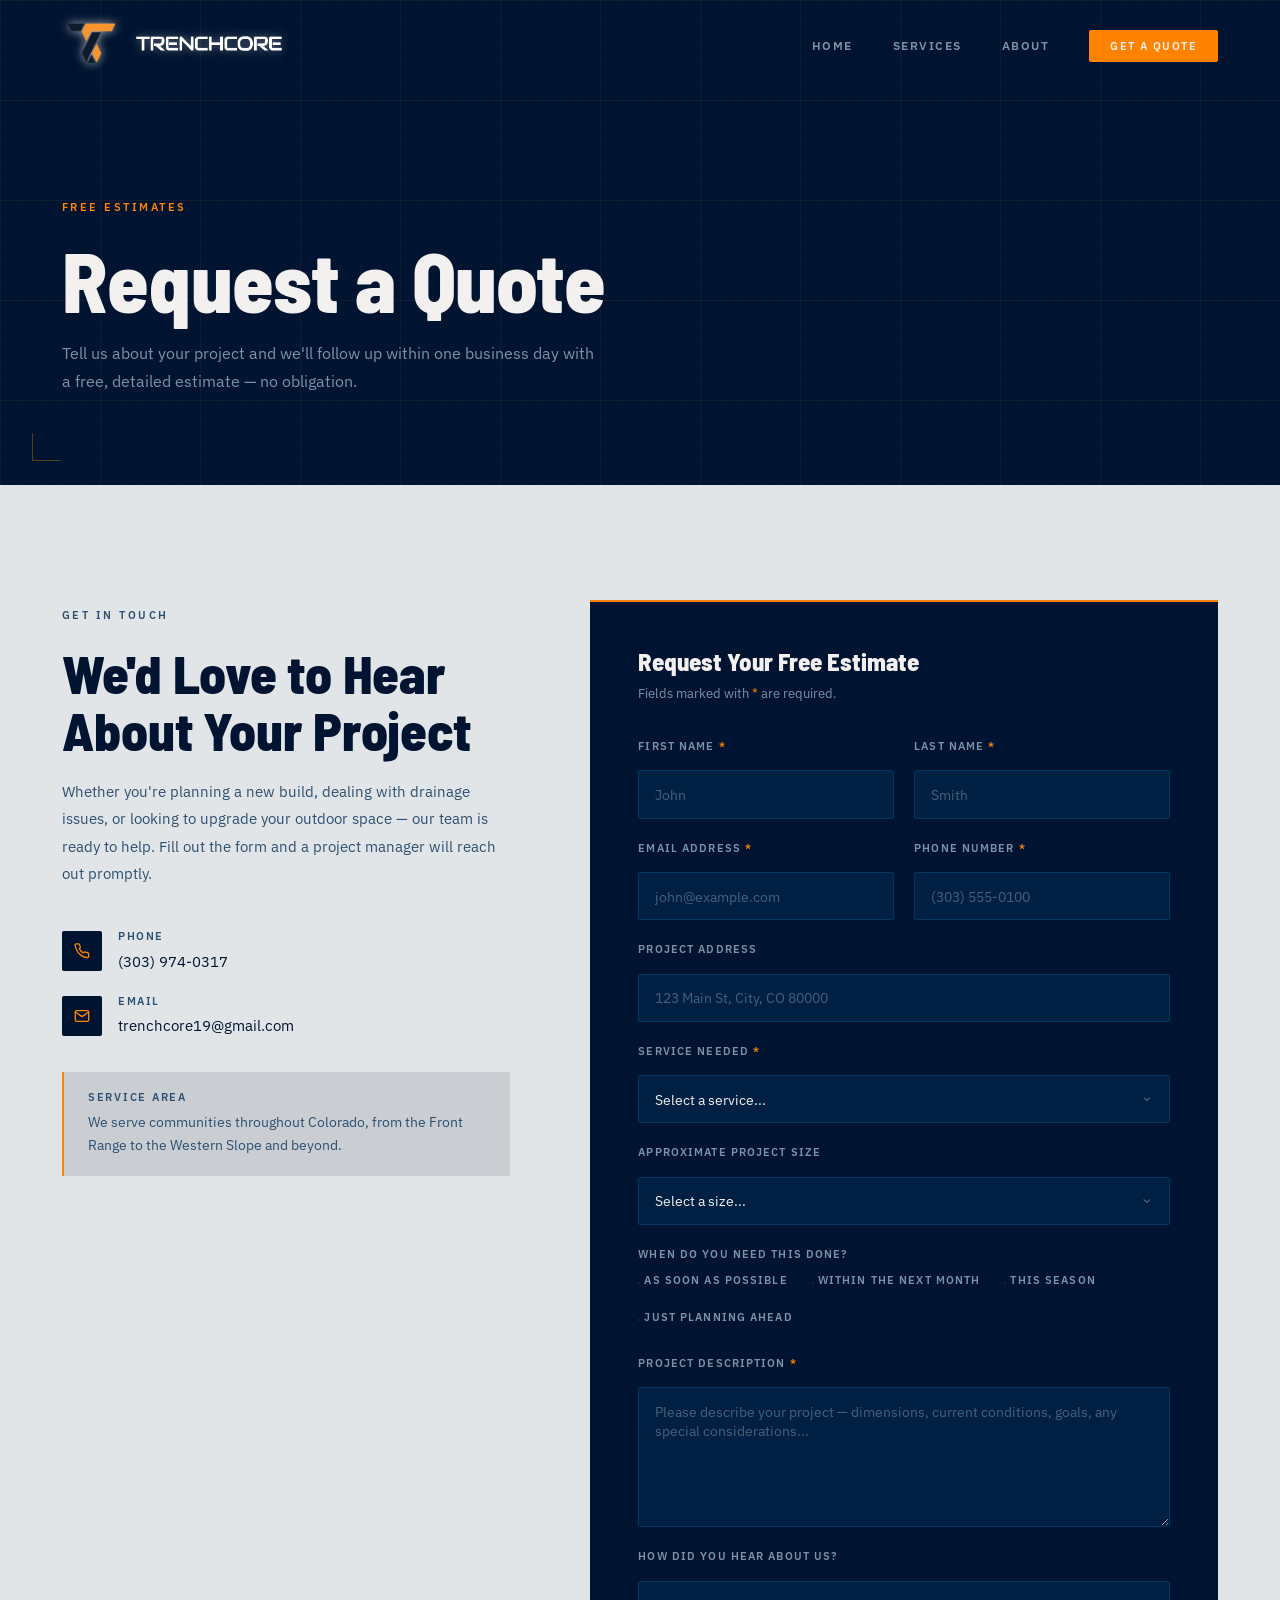
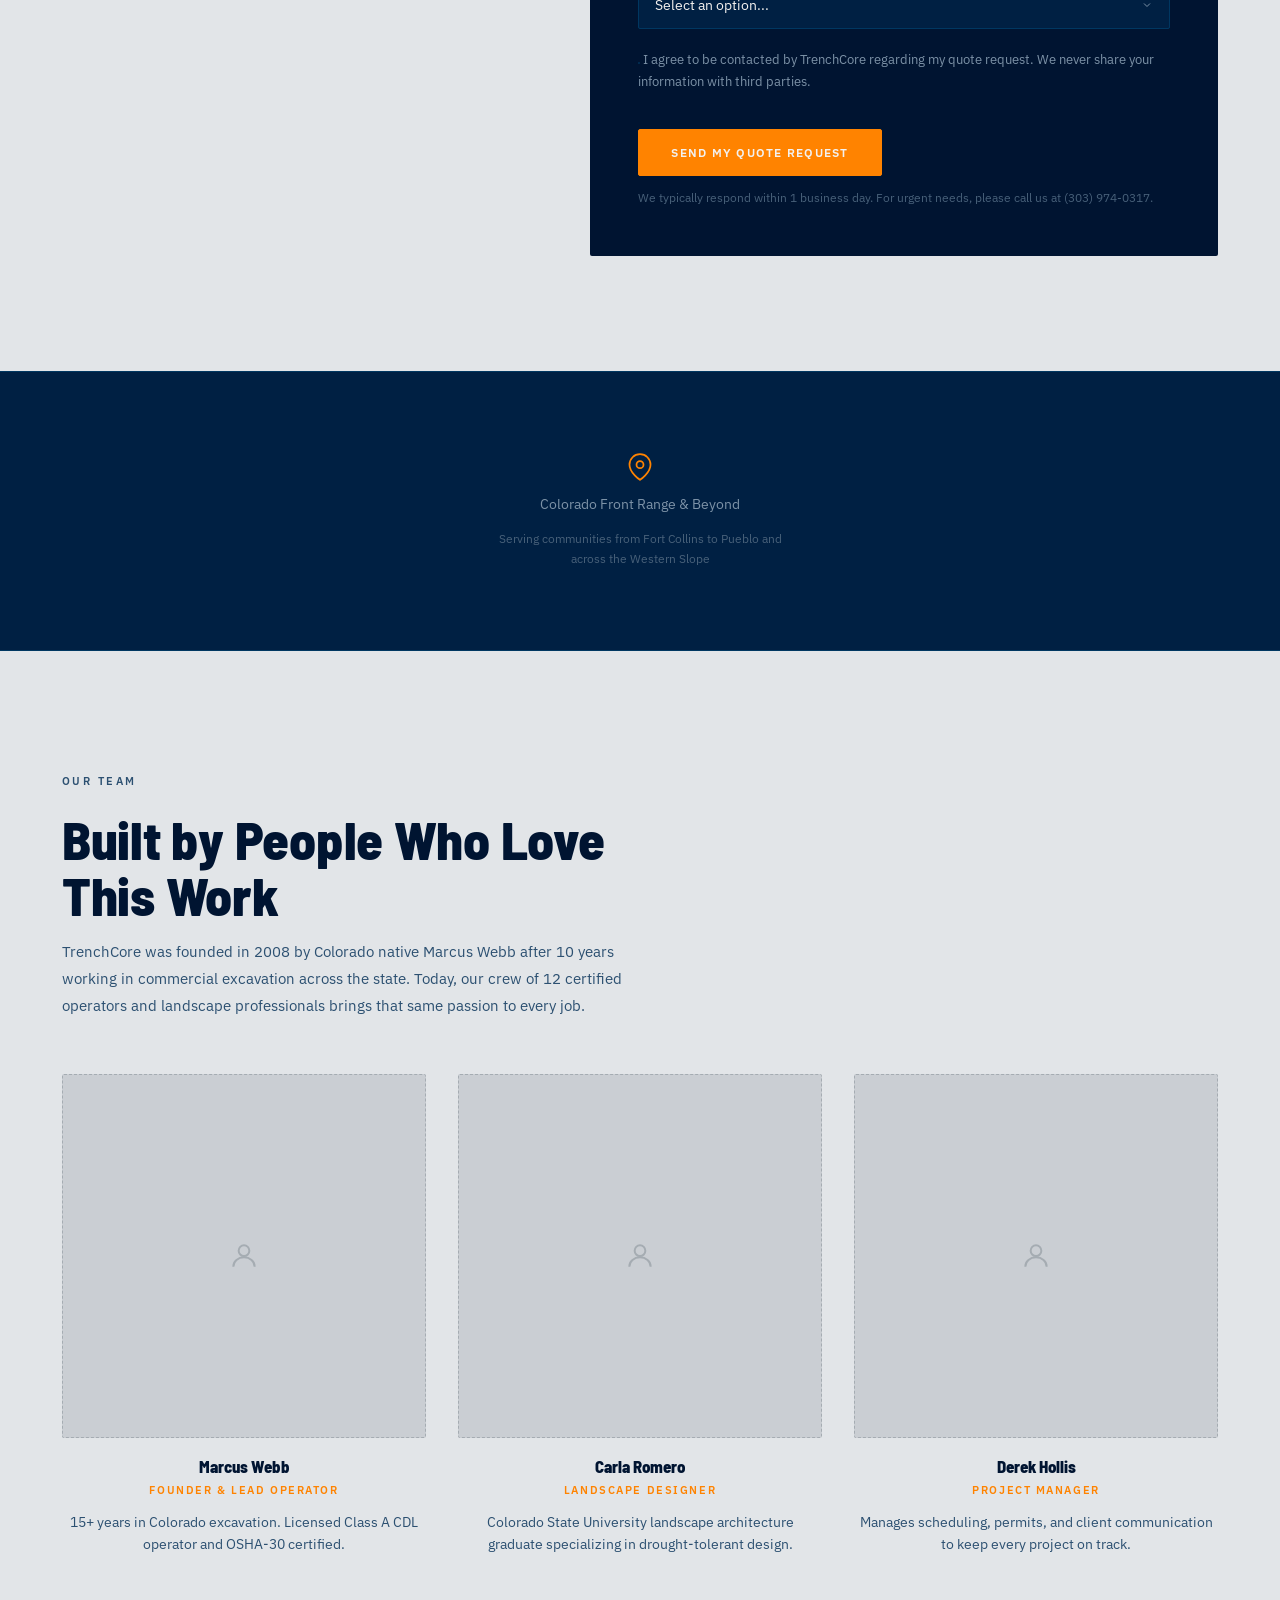
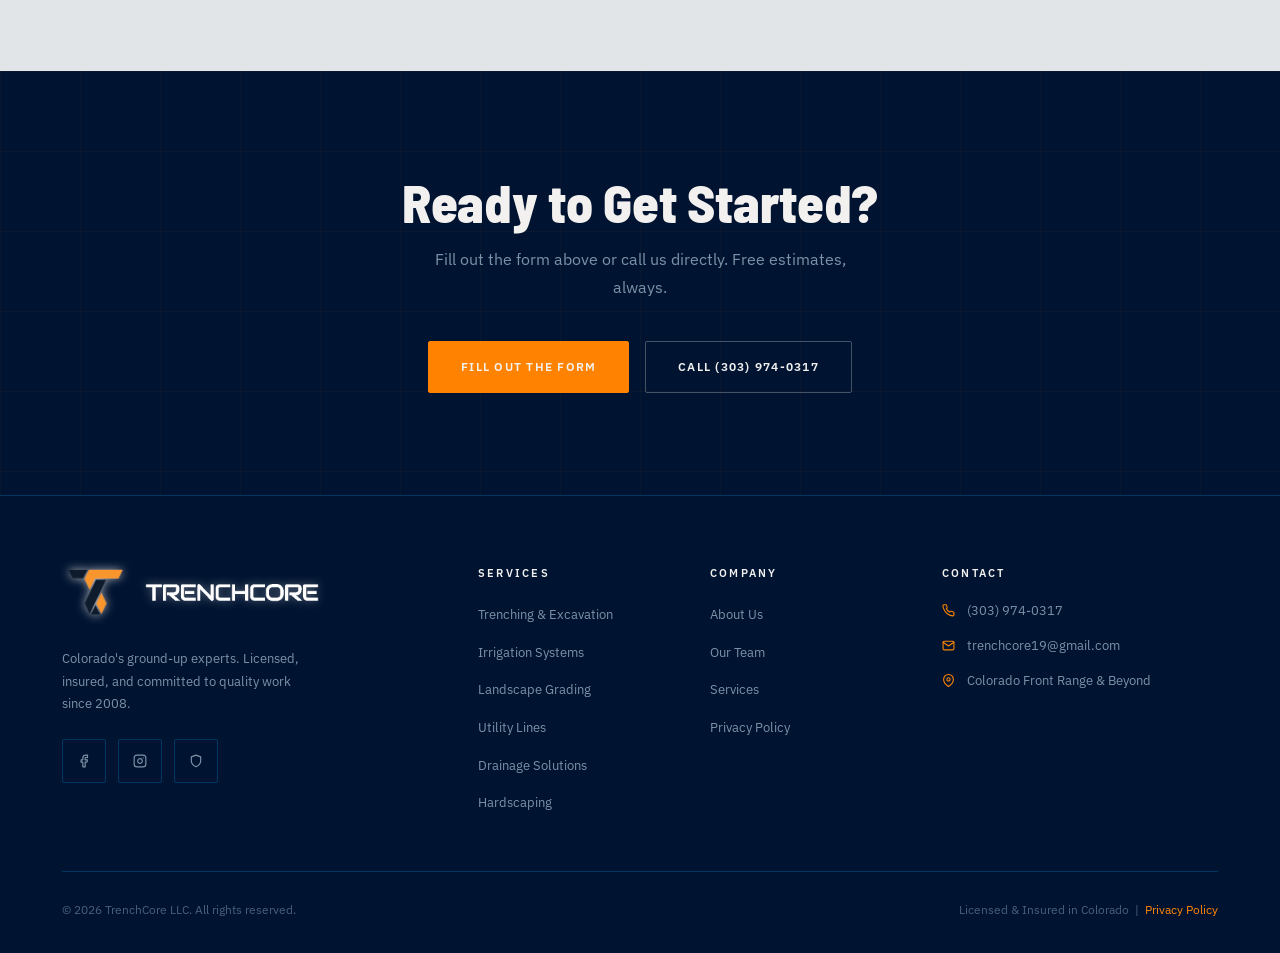
==== contact.html @ ebcc4135 "Update TrenchCore website with redesigned pages, logo assets, and custom domain - Full Ground Zero d" ====
<!DOCTYPE html>
<html lang="en">
<head>
  <meta charset="UTF-8" />
  <meta name="viewport" content="width=device-width, initial-scale=1.0" />
  <title>Get a Quote — TrenchCore | Colorado</title>
  <meta name="description" content="Request a free estimate from TrenchCore — Colorado's trusted trenching and excavation company. We respond within 24 hours." />
  <link rel="preconnect" href="https://fonts.googleapis.com" />
  <link rel="preconnect" href="https://fonts.gstatic.com" crossorigin />
  <link href="https://fonts.googleapis.com/css2?family=Barlow+Semi+Condensed:wght@700;800&family=IBM+Plex+Sans:wght@300;400;600&display=swap" rel="stylesheet" />
  <link rel="stylesheet" href="styles.css" />
</head>
<body>

  <a href="#main-content" class="skip-link">Skip to main content</a>

  <!-- ===== NAVIGATION ===== -->
  <nav class="nav scrolled">
    <div class="container nav-inner">
      <a href="index.html" class="nav-logo">
        <img src="FullLogo_transparentwithouttext.PNG" alt="" class="nav-logo-img" />
        <img src="logoText.PNG" alt="TrenchCore" class="nav-logo-text" />
      </a>
      <ul class="nav-links">
        <li><a href="index.html">Home</a></li>
        <li><a href="services.html">Services</a></li>
        <li><a href="index.html#about">About</a></li>
        <li><a href="contact.html" class="nav-cta">Get a Quote</a></li>
      </ul>
      <button class="nav-toggle" aria-label="Toggle menu" aria-expanded="false">
        <span></span>
        <span></span>
        <span></span>
      </button>
    </div>
  </nav>

  <main id="main-content">

  <!-- ===== PAGE HERO ===== -->
  <header class="page-hero">
    <div class="container">
      <span class="section-label">Free Estimates</span>
      <h1>Request a Quote</h1>
      <p>Tell us about your project and we'll follow up within one business day with a free, detailed estimate — no obligation.</p>
    </div>
  </header>

  <!-- ===== CONTACT SECTION ===== -->
  <section class="contact-section">
    <div class="container">
      <div class="contact-layout">

        <!-- LEFT: Info -->
        <div class="contact-info">
          <span class="label label--ink">Get in Touch</span>
          <h2>We'd Love to Hear About Your Project</h2>
          <p>Whether you're planning a new build, dealing with drainage issues, or looking to upgrade your outdoor space — our team is ready to help. Fill out the form and a project manager will reach out promptly.</p>

          <div class="contact-details">
            <div class="contact-detail">
              <div class="detail-icon">
                <svg viewBox="0 0 24 24"><path d="M22 16.92v3a2 2 0 0 1-2.18 2 19.79 19.79 0 0 1-8.63-3.07A19.5 19.5 0 0 1 4.69 12a19.79 19.79 0 0 1-3.07-8.67A2 2 0 0 1 3.6 1.27h3a2 2 0 0 1 2 1.72c.127.96.361 1.903.7 2.81a2 2 0 0 1-.45 2.11L7.91 8.91a16 16 0 0 0 6 6l.91-.91a2 2 0 0 1 2.11-.45c.907.339 1.85.573 2.81.7A2 2 0 0 1 21.73 16.92z"/></svg>
              </div>
              <div class="detail-text">
                <strong>Phone</strong>
                <span>(303) 974-0317</span>
              </div>
            </div>
            <div class="contact-detail">
              <div class="detail-icon">
                <svg viewBox="0 0 24 24"><path d="M4 4h16c1.1 0 2 .9 2 2v12c0 1.1-.9 2-2 2H4c-1.1 0-2-.9-2-2V6c0-1.1.9-2 2-2z"/><polyline points="22,6 12,13 2,6"/></svg>
              </div>
              <div class="detail-text">
                <strong>Email</strong>
                <span>trenchcore19@gmail.com</span>
              </div>
            </div>
          </div>

          <div class="service-area">
            <h4>Service Area</h4>
            <p>We serve communities throughout Colorado, from the Front Range to the Western Slope and beyond.</p>
          </div>
        </div>

        <!-- RIGHT: Form -->
        <div class="quote-form-wrap">
          <h3>Request Your Free Estimate</h3>
          <p>Fields marked with <span class="required">*</span> are required.</p>

          <form id="quoteForm" novalidate>
            <div class="form-grid">

              <div class="form-group">
                <label for="firstName">First Name <span class="required">*</span></label>
                <input type="text" id="firstName" name="firstName" placeholder="John" required />
              </div>

              <div class="form-group">
                <label for="lastName">Last Name <span class="required">*</span></label>
                <input type="text" id="lastName" name="lastName" placeholder="Smith" required />
              </div>

              <div class="form-group">
                <label for="email">Email Address <span class="required">*</span></label>
                <input type="email" id="email" name="email" placeholder="john@example.com" required />
              </div>

              <div class="form-group">
                <label for="phone">Phone Number <span class="required">*</span></label>
                <input type="tel" id="phone" name="phone" placeholder="(303) 555-0100" required />
              </div>

              <div class="form-group full">
                <label for="address">Project Address</label>
                <input type="text" id="address" name="address" placeholder="123 Main St, City, CO 80000" />
              </div>

              <div class="form-group full">
                <label for="serviceType">Service Needed <span class="required">*</span></label>
                <select id="serviceType" name="serviceType" required>
                  <option value="" disabled selected>Select a service...</option>
                  <option value="trenching">Trenching &amp; Excavation</option>
                  <option value="irrigation">Irrigation System Installation</option>
                  <option value="grading">Landscape Grading &amp; Leveling</option>
                  <option value="drainage">Drainage Solutions</option>
                  <option value="utility">Utility Line Installation</option>
                  <option value="hardscaping">Hardscaping &amp; Outdoor Features</option>
                  <option value="multiple">Multiple Services</option>
                  <option value="other">Other / Not Sure</option>
                </select>
              </div>

              <div class="form-group full">
                <label for="projectSize">Approximate Project Size</label>
                <select id="projectSize" name="projectSize">
                  <option value="" disabled selected>Select a size...</option>
                  <option value="small">Small — Under 500 sq ft</option>
                  <option value="medium">Medium — 500 to 2,000 sq ft</option>
                  <option value="large">Large — 2,000 to 5,000 sq ft</option>
                  <option value="commercial">Major / Commercial — 5,000+ sq ft</option>
                  <option value="unsure">I'm not sure yet</option>
                </select>
              </div>

              <fieldset class="form-group full">
                <legend class="form-group legend">When do you need this done?</legend>
                <div class="checkbox-group">
                  <label class="checkbox-label">
                    <input type="radio" name="timeline" value="asap" /> As soon as possible
                  </label>
                  <label class="checkbox-label">
                    <input type="radio" name="timeline" value="month" /> Within the next month
                  </label>
                  <label class="checkbox-label">
                    <input type="radio" name="timeline" value="season" /> This season
                  </label>
                  <label class="checkbox-label">
                    <input type="radio" name="timeline" value="planning" /> Just planning ahead
                  </label>
                </div>
              </fieldset>

              <div class="form-group full">
                <label for="description">Project Description <span class="required">*</span></label>
                <textarea id="description" name="description" placeholder="Please describe your project — dimensions, current conditions, goals, any special considerations..." required></textarea>
              </div>

              <div class="form-group full">
                <label>How did you hear about us?</label>
                <select name="referral">
                  <option value="" disabled selected>Select an option...</option>
                  <option>Google Search</option>
                  <option>Google Maps</option>
                  <option>Yelp</option>
                  <option>Nextdoor</option>
                  <option>Facebook</option>
                  <option>Friend or Neighbor Referral</option>
                  <option>Saw our truck / yard sign</option>
                  <option>Other</option>
                </select>
              </div>

              <div class="form-group full">
                <label class="checkbox-label" style="font-size:0.82rem;color:var(--smoke);text-transform:none;letter-spacing:0;font-weight:400;">
                  <input type="checkbox" name="consent" required />
                  I agree to be contacted by TrenchCore regarding my quote request. We never share your information with third parties.
                </label>
              </div>

            </div>

            <div class="form-submit">
              <button type="submit" class="btn btn-steel">Send My Quote Request</button>
              <p class="form-note">We typically respond within 1 business day. For urgent needs, please call us at (303) 974-0317.</p>
            </div>
          </form>

          <div id="formSuccess" class="form-success">
            <div class="success-icon">
              <svg viewBox="0 0 24 24"><polyline points="20 6 9 17 4 12"/></svg>
            </div>
            <h3>Quote Request Received!</h3>
            <p>Thank you for reaching out. A member of our team will review your project details and contact you within one business day.</p>
            <p style="margin-top:1rem;font-size:0.85rem;color:var(--smoke-dim);">In the meantime, feel free to call us at <strong style="color:var(--chalk);">(303) 974-0317</strong> if you have any questions.</p>
          </div>
        </div>

      </div>
    </div>
  </section>

  <!-- ===== MAP ===== -->
  <div class="map-section">
    <div class="map-placeholder">
      <svg viewBox="0 0 24 24"><path d="M21 10c0 7-9 13-9 13s-9-6-9-13a9 9 0 0 1 18 0z"/><circle cx="12" cy="10" r="3"/></svg>
      <p>Colorado Front Range &amp; Beyond</p>
      <span>Serving communities from Fort Collins to Pueblo and across the Western Slope</span>
    </div>
  </div>

  <!-- ===== TEAM ===== -->
  <section class="team-section" id="team">
    <div class="container">
      <div class="section-header">
        <span class="section-label">Our Team</span>
        <h2>Built by People Who Love This Work</h2>
        <p>TrenchCore was founded in 2008 by Colorado native Marcus Webb after 10 years working in commercial excavation across the state. Today, our crew of 12 certified operators and landscape professionals brings that same passion to every job.</p>
      </div>

      <div class="team-grid">

        <div class="team-member reveal">
          <div class="team-member-avatar">
            <svg class="ph-icon" viewBox="0 0 24 24" fill="none" stroke="currentColor" stroke-width="1.5" aria-hidden="true"><circle cx="12" cy="8" r="4"/><path d="M4 20c0-4 3.6-7 8-7s8 3 8 7"/></svg>
          </div>
          <h3 class="team-member-name">Marcus Webb</h3>
          <p class="team-member-title">Founder &amp; Lead Operator</p>
          <p class="team-member-bio">15+ years in Colorado excavation. Licensed Class A CDL operator and OSHA-30 certified.</p>
        </div>

        <div class="team-member reveal">
          <div class="team-member-avatar">
            <svg class="ph-icon" viewBox="0 0 24 24" fill="none" stroke="currentColor" stroke-width="1.5" aria-hidden="true"><circle cx="12" cy="8" r="4"/><path d="M4 20c0-4 3.6-7 8-7s8 3 8 7"/></svg>
          </div>
          <h3 class="team-member-name">Carla Romero</h3>
          <p class="team-member-title">Landscape Designer</p>
          <p class="team-member-bio">Colorado State University landscape architecture graduate specializing in drought-tolerant design.</p>
        </div>

        <div class="team-member reveal">
          <div class="team-member-avatar">
            <svg class="ph-icon" viewBox="0 0 24 24" fill="none" stroke="currentColor" stroke-width="1.5" aria-hidden="true"><circle cx="12" cy="8" r="4"/><path d="M4 20c0-4 3.6-7 8-7s8 3 8 7"/></svg>
          </div>
          <h3 class="team-member-name">Derek Hollis</h3>
          <p class="team-member-title">Project Manager</p>
          <p class="team-member-bio">Manages scheduling, permits, and client communication to keep every project on track.</p>
        </div>

      </div>
    </div>
  </section>

  <!-- ===== CTA BANNER ===== -->
  <section class="cta-banner">
    <div class="container">
      <h2>Ready to Get Started?</h2>
      <p>Fill out the form above or call us directly. Free estimates, always.</p>
      <div class="cta-actions">
        <a href="#quoteForm" class="btn btn-steel">Fill Out the Form</a>
        <a href="tel:+13039740317" class="btn btn-outline-chalk">Call (303) 974-0317</a>
      </div>
    </div>
  </section>

  </main>

  <!-- ===== FOOTER ===== -->
  <footer class="footer">
    <div class="container">
      <div class="footer-grid">

        <div class="footer-brand">
          <a href="index.html" class="footer-logo-link">
            <img src="FullLogo_transparentwithouttext.PNG" alt="" class="footer-logo-img" loading="lazy" />
            <img src="logoText.PNG" alt="TrenchCore" class="footer-logo-text" loading="lazy" />
          </a>
          <p>Colorado's ground-up experts. Licensed, insured, and committed to quality work since 2008.</p>
          <div class="footer-social">
            <a href="#" aria-label="Facebook">
              <svg viewBox="0 0 24 24"><path d="M18 2h-3a5 5 0 0 0-5 5v3H7v4h3v8h4v-8h3l1-4h-4V7a1 1 0 0 1 1-1h3z"/></svg>
            </a>
            <a href="#" aria-label="Instagram">
              <svg viewBox="0 0 24 24"><rect x="2" y="2" width="20" height="20" rx="5" ry="5"/><path d="M16 11.37A4 4 0 1 1 12.63 8 4 4 0 0 1 16 11.37z"/><line x1="17.5" y1="6.5" x2="17.51" y2="6.5"/></svg>
            </a>
            <a href="#" aria-label="Google Reviews">
              <svg viewBox="0 0 24 24"><path d="M12 22s8-4 8-10V5l-8-3-8 3v7c0 6 8 10 8 10z"/></svg>
            </a>
          </div>
        </div>

        <div class="footer-col">
          <h4>Services</h4>
          <ul>
            <li><a href="services.html#trenching">Trenching &amp; Excavation</a></li>
            <li><a href="services.html#irrigation">Irrigation Systems</a></li>
            <li><a href="services.html#grading">Landscape Grading</a></li>
            <li><a href="services.html#utility">Utility Lines</a></li>
            <li><a href="services.html#drainage">Drainage Solutions</a></li>
            <li><a href="services.html#hardscaping">Hardscaping</a></li>
          </ul>
        </div>

        <div class="footer-col">
          <h4>Company</h4>
          <ul>
            <li><a href="index.html#about">About Us</a></li>
            <li><a href="#team">Our Team</a></li>
            <li><a href="services.html">Services</a></li>
            <li><a href="privacy-policy.html">Privacy Policy</a></li>
          </ul>
        </div>

        <div class="footer-col">
          <h4>Contact</h4>
          <div class="footer-contact-item">
            <svg viewBox="0 0 24 24" fill="none" stroke="currentColor" stroke-width="2" stroke-linecap="round" stroke-linejoin="round"><path d="M22 16.92v3a2 2 0 0 1-2.18 2 19.79 19.79 0 0 1-8.63-3.07A19.5 19.5 0 0 1 4.69 12a19.79 19.79 0 0 1-3.07-8.67A2 2 0 0 1 3.6 1.27h3a2 2 0 0 1 2 1.72c.127.96.361 1.903.7 2.81a2 2 0 0 1-.45 2.11L7.91 8.91a16 16 0 0 0 6 6l.91-.91a2 2 0 0 1 2.11-.45c.907.339 1.85.573 2.81.7A2 2 0 0 1 21.73 16.92z"/></svg>
            <span>(303) 974-0317</span>
          </div>
          <div class="footer-contact-item">
            <svg viewBox="0 0 24 24" fill="none" stroke="currentColor" stroke-width="2" stroke-linecap="round" stroke-linejoin="round"><path d="M4 4h16c1.1 0 2 .9 2 2v12c0 1.1-.9 2-2 2H4c-1.1 0-2-.9-2-2V6c0-1.1.9-2 2-2z"/><polyline points="22,6 12,13 2,6"/></svg>
            <span>trenchcore19@gmail.com</span>
          </div>
          <div class="footer-contact-item">
            <svg viewBox="0 0 24 24" fill="none" stroke="currentColor" stroke-width="2" stroke-linecap="round" stroke-linejoin="round"><path d="M21 10c0 7-9 13-9 13s-9-6-9-13a9 9 0 0 1 18 0z"/><circle cx="12" cy="10" r="3"/></svg>
            <span>Colorado Front Range &amp; Beyond</span>
          </div>
        </div>

      </div>

      <div class="footer-bottom">
        <span>&copy; 2026 TrenchCore LLC. All rights reserved.</span>
        <span>Licensed &amp; Insured in Colorado &nbsp;|&nbsp; <a href="privacy-policy.html">Privacy Policy</a></span>
      </div>
    </div>
  </footer>

  <script src="script.js"></script>
</body>
</html>
---- styles.css ----
/* ================================================
   TrenchCore — Ground Zero Design System v2
   ================================================ */

*, *::before, *::after {
  box-sizing: border-box;
  margin: 0;
  padding: 0;
}

:root {
  /* Dark tones (logo navy) */
  --ink:           oklch(19% 0.07 248);
  --ink-raised:    oklch(24% 0.08 248);
  --ink-border:    oklch(33% 0.09 248);

  /* Light tones (concrete) */
  --concrete:      oklch(92% 0.005 248);
  --concrete-mid:  oklch(85% 0.008 248);
  --concrete-dark: oklch(74% 0.012 248);

  /* Orange accent (logo orange) */
  --steel:         oklch(74% 0.19 55);
  --steel-light:   oklch(80% 0.17 55);
  --steel-dim:     oklch(60% 0.18 55);

  /* Text on dark */
  --chalk:         oklch(96% 0.004 80);
  --smoke:         oklch(65% 0.04 248);
  --smoke-dim:     oklch(48% 0.05 248);

  /* Text on light */
  --ink-text:      oklch(19% 0.07 248);
  --ink-text-mid:  oklch(42% 0.07 248);

  --font-display: 'Barlow Semi Condensed', system-ui, sans-serif;
  --font-body:    'IBM Plex Sans', system-ui, sans-serif;

  --ease-out: cubic-bezier(0.16, 1, 0.3, 1);
  --radius:   2px;
}

html { scroll-behavior: smooth; }

body {
  font-family: var(--font-body);
  font-size: 1rem;
  line-height: 1.7;
  color: var(--ink-text);
  background: var(--concrete);
  -webkit-font-smoothing: antialiased;
  overflow-x: hidden;
}

img { display: block; max-width: 100%; }
a { color: inherit; text-decoration: none; }
ul { list-style: none; }
fieldset { border: none; padding: 0; margin: 0; min-width: 0; }

.sr-only {
  position: absolute;
  width: 1px;
  height: 1px;
  padding: 0;
  margin: -1px;
  overflow: hidden;
  clip: rect(0, 0, 0, 0);
  white-space: nowrap;
  border: 0;
}

.skip-link {
  position: absolute;
  top: -100%;
  left: 1rem;
  z-index: 999;
  background: var(--steel);
  color: var(--chalk);
  padding: 0.6rem 1.4rem;
  font-family: var(--font-body);
  font-size: 0.78rem;
  font-weight: 600;
  letter-spacing: 0.1em;
  text-transform: uppercase;
  border-radius: var(--radius);
  text-decoration: none;
  transition: top 0.2s;
}
.skip-link:focus-visible { top: 1rem; }

/* ----------------------------------------
   Typography
   ---------------------------------------- */
h1, h2, h3, h4 {
  font-family: var(--font-display);
  line-height: 1.05;
  color: inherit;
  font-weight: 800;
}

h1 { font-size: clamp(3rem, 6.5vw, 5.8rem); letter-spacing: -0.01em; }
h2 { font-size: clamp(2.2rem, 4.2vw, 3.6rem); letter-spacing: -0.005em; }
h3 { font-size: clamp(1.25rem, 2vw, 1.55rem); letter-spacing: 0em; }

.label {
  display: inline-block;
  font-family: var(--font-body);
  font-size: 0.7rem;
  font-weight: 600;
  letter-spacing: 0.22em;
  text-transform: uppercase;
  margin-bottom: 1.25rem;
}

.label--steel { color: var(--steel); }
.label--smoke { color: var(--smoke); }
.label--ink   { color: var(--ink-text-mid); }

/* legacy compat */
.section-label {
  display: inline-block;
  font-family: var(--font-body);
  font-size: 0.7rem;
  font-weight: 600;
  letter-spacing: 0.22em;
  text-transform: uppercase;
  color: var(--steel);
  margin-bottom: 1.25rem;
}

/* ----------------------------------------
   Layout
   ---------------------------------------- */
.container {
  width: 100%;
  max-width: 1220px;
  margin: 0 auto;
  padding: 0 2rem;
}

/* ----------------------------------------
   Buttons
   ---------------------------------------- */
.btn {
  display: inline-flex;
  align-items: center;
  gap: 0.6rem;
  padding: 0.9rem 2rem;
  font-family: var(--font-body);
  font-size: 0.78rem;
  font-weight: 600;
  letter-spacing: 0.1em;
  text-transform: uppercase;
  border: 1.5px solid transparent;
  cursor: pointer;
  transition: background 0.3s var(--ease-out), border-color 0.3s var(--ease-out), color 0.3s var(--ease-out), transform 0.3s var(--ease-out);
  border-radius: var(--radius);
  white-space: nowrap;
}

/* steel filled */
.btn-steel,
.btn-primary {
  background: var(--steel);
  color: var(--chalk);
  border-color: var(--steel);
}
.btn-steel:hover,
.btn-primary:hover {
  background: var(--steel-light);
  border-color: var(--steel-light);
  transform: translateY(-1px);
}

/* ghost on dark bg */
.btn-outline-chalk,
.btn-outline {
  background: transparent;
  color: var(--chalk);
  border-color: oklch(96% 0.004 80 / 0.28);
}
.btn-outline-chalk:hover,
.btn-outline:hover {
  border-color: var(--chalk);
  background: oklch(96% 0.004 80 / 0.08);
}

/* dark filled */
.btn-ink,
.btn-ghost {
  background: var(--ink);
  color: var(--chalk);
  border-color: var(--ink);
}
.btn-ink:hover,
.btn-ghost:hover {
  background: var(--ink-raised);
  border-color: var(--steel);
}

/* outlined on light bg */
.btn-outline-ink {
  background: transparent;
  color: var(--ink-text);
  border-color: oklch(33% 0.09 248 / 0.35);
}
.btn-outline-ink:hover {
  border-color: var(--ink-text);
  background: oklch(19% 0.07 248 / 0.06);
}

/* press feedback */
.btn:active {
  transform: scale(0.97);
  transition-duration: 0.1s;
}

/* ----------------------------------------
   Navigation
   ---------------------------------------- */
.nav {
  position: fixed;
  top: 0; left: 0; right: 0;
  z-index: 100;
  padding: 1.4rem 0;
  transition: background 0.5s var(--ease-out), padding 0.5s var(--ease-out), box-shadow 0.5s var(--ease-out);
}

.nav.scrolled {
  background: oklch(19% 0.07 248 / 0.97);
  backdrop-filter: blur(12px);
  -webkit-backdrop-filter: blur(12px);
  padding: 0.85rem 0;
  box-shadow: 0 1px 0 oklch(74% 0.19 55 / 0.15);
}

.nav-inner {
  display: flex;
  align-items: center;
  justify-content: space-between;
}

.nav-logo {
  display: inline-flex;
  align-items: center;
  gap: 0.7rem;
  transition: opacity 0.3s;
  flex-shrink: 0;
  animation: fade-in 0.7s var(--ease-out) 0.05s both;
}
.nav-logo:hover { opacity: 0.88; }

.nav-logo-img {
  height: 44px;
  width: auto;
  display: block;
  flex-shrink: 0;
  filter: drop-shadow(0 0 5px oklch(96% 0.004 80 / 0.7));
}

.nav-logo-text {
  height: 22px;
  width: auto;
  display: block;
  filter: brightness(0) invert(1) drop-shadow(0 0 4px oklch(96% 0.004 80 / 0.4));
}

.nav-links {
  display: flex;
  align-items: center;
  gap: 2.5rem;
}

.nav-links a {
  font-family: var(--font-body);
  font-size: 0.73rem;
  font-weight: 600;
  letter-spacing: 0.13em;
  text-transform: uppercase;
  color: var(--smoke);
  transition: color 0.25s;
  position: relative;
}

.nav-links a::after {
  content: '';
  position: absolute;
  bottom: -3px;
  left: 0;
  width: 0;
  height: 1px;
  background: var(--steel);
  transition: width 0.4s var(--ease-out);
}

.nav-links a:hover,
.nav-links a.active { color: var(--chalk); }

.nav-links a:hover::after,
.nav-links a.active::after { width: 100%; }

.nav-cta {
  background: var(--steel) !important;
  color: var(--chalk) !important;
  padding: 0.55rem 1.3rem !important;
  border-radius: var(--radius) !important;
  font-size: 0.7rem !important;
  letter-spacing: 0.13em !important;
  transition: background 0.3s !important;
}
.nav-cta:hover { background: var(--steel-light) !important; }
.nav-cta::after { display: none !important; }

.nav-toggle {
  display: none;
  flex-direction: column;
  gap: 5px;
  cursor: pointer;
  padding: 11px 10px;
  background: none;
  border: none;
  z-index: 101;
  min-width: 44px;
  min-height: 44px;
  align-items: center;
  justify-content: center;
}

.nav-toggle span {
  display: block;
  width: 22px;
  height: 2px;
  background: var(--chalk);
  transition: all 0.3s var(--ease-out);
}

/* ----------------------------------------
   Hero
   ---------------------------------------- */
.hero {
  position: relative;
  min-height: 100vh;
  display: flex;
  flex-direction: column;
  background: var(--ink);
  overflow: hidden;
}

/* Blueprint grid */
.hero::before {
  content: '';
  position: absolute;
  inset: 0;
  background-image:
    linear-gradient(oklch(74% 0.19 55 / 0.055) 1px, transparent 1px),
    linear-gradient(90deg, oklch(74% 0.19 55 / 0.055) 1px, transparent 1px),
    linear-gradient(oklch(74% 0.19 55 / 0.022) 1px, transparent 1px),
    linear-gradient(90deg, oklch(74% 0.19 55 / 0.022) 1px, transparent 1px);
  background-size: 100px 100px, 100px 100px, 20px 20px, 20px 20px;
  background-position: -1px -1px, -1px -1px, -1px -1px, -1px -1px;
  pointer-events: none;
}

/* Engineering corner bracket (top right) */
.hero::after {
  content: '';
  position: absolute;
  top: 28px;
  right: 2.5rem;
  width: 36px;
  height: 36px;
  border-top: 1.5px solid oklch(74% 0.19 55 / 0.4);
  border-right: 1.5px solid oklch(74% 0.19 55 / 0.4);
  pointer-events: none;
}

.hero-inner {
  flex: 1;
  display: grid;
  grid-template-columns: 55% 45%;
  gap: 3rem;
  align-items: center;
  padding-top: clamp(7rem, 14vw, 10rem);
  padding-bottom: clamp(3rem, 6vw, 5rem);
  position: relative;
  z-index: 1;
}

.hero-content {}

.hero-eyebrow {
  font-family: var(--font-body);
  font-size: 0.7rem;
  font-weight: 500;
  letter-spacing: 0.22em;
  text-transform: uppercase;
  color: var(--steel);
  margin-bottom: 1.75rem;
  display: flex;
  align-items: center;
  gap: 1rem;
  animation: fade-up 0.9s var(--ease-out) 0.1s both;
}

.hero-eyebrow::before {
  content: '';
  width: 28px;
  height: 1.5px;
  background: var(--steel);
  flex-shrink: 0;
}

.hero h1 {
  color: var(--chalk);
  font-weight: 800;
  line-height: 0.95;
  margin-bottom: 1.5rem;
  animation: fade-up 0.9s var(--ease-out) 0.2s both;
}

.hero-sub {
  color: var(--smoke);
  font-size: 1.02rem;
  line-height: 1.78;
  max-width: 460px;
  margin-bottom: 2.5rem;
  animation: fade-up 0.9s var(--ease-out) 0.3s both;
}

.hero-actions {
  display: flex;
  gap: 1rem;
  flex-wrap: wrap;
  animation: fade-up 0.9s var(--ease-out) 0.4s both;
}

/* Hero illustration (right column) */
.hero-visual {
  display: flex;
  justify-content: center;
  align-items: center;
  animation: fade-up 0.9s var(--ease-out) 0.25s both;
}

.trench-diagram {
  display: none;
}

.hero-photo-layout {
  width: 100%;
  max-width: 520px;
  display: grid;
  grid-template-columns: minmax(0, 1.4fr) minmax(0, 0.9fr);
  gap: 1rem;
  position: relative;
}

.hero-photo-stack {
  display: grid;
  gap: 1rem;
}

.hero-photo {
  margin: 0;
  overflow: hidden;
  border-radius: 2px;
  border: 1px solid oklch(33% 0.09 248 / 0.45);
  background: var(--ink-raised);
  box-shadow: 0 20px 60px oklch(19% 0.07 248 / 0.35);
  min-height: 0;
}

.hero-photo img {
  width: 100%;
  height: 100%;
  display: block;
  object-fit: cover;
}

.hero-photo-main {
  min-height: 520px;
}

.hero-photo-small {
  min-height: 252px;
}

.hero-photo-badge {
  position: absolute;
  left: 1rem;
  right: 1rem;
  bottom: 1rem;
  max-width: 16rem;
  padding: 1rem 1.1rem;
  background: oklch(19% 0.07 248 / 0.9);
  border: 1px solid oklch(33% 0.09 248 / 0.55);
  color: var(--chalk);
  box-shadow: 0 18px 40px oklch(19% 0.07 248 / 0.35);
}

.hero-photo-badge strong {
  display: block;
  font-family: var(--font-display);
  font-size: 1.2rem;
  line-height: 1.05;
}

.hero-photo-badge-label {
  display: inline-block;
  margin-bottom: 0.5rem;
  font-size: 0.68rem;
  font-weight: 600;
  letter-spacing: 0.22em;
  text-transform: uppercase;
  color: var(--steel);
}

/* Stats bar (concrete strip below hero) */
.hero-stats {
  background: var(--concrete);
  position: relative;
  z-index: 2;
}

.hero-stats-inner {
  display: grid;
  grid-template-columns: repeat(4, 1fr);
  padding: 0;
}

.stat {
  padding: 2rem 2.5rem;
  border-left: 1px solid var(--concrete-dark);
}

.stat:first-child { border-left: none; }

.stat-num {
  font-family: var(--font-display);
  font-size: clamp(1.8rem, 2.8vw, 2.4rem);
  font-weight: 800;
  color: var(--ink-text);
  line-height: 1;
  letter-spacing: -0.02em;
}

.stat-label {
  font-family: var(--font-body);
  font-size: 0.68rem;
  font-weight: 500;
  letter-spacing: 0.14em;
  text-transform: uppercase;
  color: var(--ink-text-mid);
  margin-top: 0.4rem;
}

/* ----------------------------------------
   Services Home (dark section — matches hero)
   ---------------------------------------- */
.services-home {
  background: var(--ink);
  padding: clamp(5rem, 9vw, 8rem) 0;
  border-top: 1px solid var(--ink-border);
}

.section-intro {
  margin-bottom: 3rem;
}

.section-intro h2 {
  color: var(--ink-text);
}

.section-intro p {
  color: var(--ink-text-mid);
  max-width: 500px;
  margin-top: 0.9rem;
  line-height: 1.75;
  font-size: 0.95rem;
}

/* Services-home is dark — flip text colors */
.services-home .section-intro h2 { color: var(--chalk); }
.services-home .section-intro p   { color: var(--smoke); }
.services-home .section-intro .label--ink { color: var(--steel); }

/* Editorial service list */
.service-list {
  border-top: 1px solid var(--ink-border);
  margin-bottom: 3rem;
}

.service-row {
  display: flex;
  align-items: center;
  gap: 2rem;
  padding: 1.75rem 0;
  border-bottom: 1px solid var(--ink-border);
  text-decoration: none;
  transition: padding-left 0.4s var(--ease-out);
  position: relative;
}

.service-row::before {
  content: '';
  position: absolute;
  left: 0;
  top: 0;
  bottom: 0;
  width: 2px;
  background: var(--steel);
  transform: scaleY(0);
  transform-origin: top;
  transition: transform 0.4s var(--ease-out);
}

.service-row:hover { padding-left: 1.25rem; }
.service-row:hover::before { transform: scaleY(1); }

.service-row-name {
  font-family: var(--font-display);
  font-size: clamp(1.05rem, 1.6vw, 1.3rem);
  font-weight: 700;
  color: var(--chalk);
  letter-spacing: 0em;
  line-height: 1.15;
  min-width: 0;
  width: 38%;
  flex-shrink: 0;
  transition: color 0.3s;
}

.service-row-desc {
  flex: 1;
  font-size: 0.86rem;
  color: var(--smoke);
  line-height: 1.6;
  min-width: 0;
}

.service-row-arrow {
  flex-shrink: 0;
  width: 18px;
  height: 18px;
  stroke: var(--smoke-dim);
  fill: none;
  stroke-width: 2;
  stroke-linecap: round;
  stroke-linejoin: round;
  transition: stroke 0.3s, transform 0.4s var(--ease-out);
}

.service-row:hover .service-row-name { color: var(--steel); }
.service-row:hover .service-row-arrow {
  stroke: var(--steel);
  transform: translateX(6px);
}

/* Keep service-card-num for services.html detail cards */
.service-card-num {
  font-family: var(--font-body);
  font-size: 0.68rem;
  font-weight: 700;
  letter-spacing: 0.22em;
  color: var(--steel);
  margin-bottom: 1.4rem;
  display: block;
}

.section-cta { text-align: center; }

/* ----------------------------------------
   About (dark section)
   ---------------------------------------- */
.about {
  background: var(--ink-raised);
  padding: clamp(5rem, 9vw, 8rem) 0;
}

.about .container {
  display: grid;
  grid-template-columns: 1fr 1fr;
  gap: 5rem;
  align-items: center;
}

.about-content h2 {
  color: var(--chalk);
  margin-bottom: 1.5rem;
}

.about-content > p {
  color: var(--smoke);
  line-height: 1.8;
  margin-bottom: 1.2rem;
  max-width: 500px;
  font-size: 0.95rem;
}

.about-visual {
  display: flex;
  justify-content: center;
  align-items: flex-start;
}

.about-photo-grid {
  width: 100%;
  max-width: 420px;
  display: grid;
  grid-template-columns: repeat(2, minmax(0, 1fr));
  grid-template-rows: 240px 170px;
  gap: 1rem;
}

.about-photo {
  margin: 0;
  width: 100%;
  overflow: hidden;
  border-radius: 2px;
  border: 1px solid oklch(33% 0.09 248 / 0.45);
  background: var(--ink-raised);
  box-shadow: 0 20px 60px oklch(19% 0.07 248 / 0.3);
}

.about-photo-wide {
  grid-column: 1 / -1;
  min-height: 0;
}

.about-photo-left,
.about-photo-right {
  min-height: 0;
}

.about-photo img {
  width: 100%;
  height: 100%;
  display: block;
  object-fit: cover;
}

/* Why-item list (inside about) */
.why-list {
  display: flex;
  flex-direction: column;
  gap: 1.4rem;
  margin-top: 2rem;
}

.why-item {
  display: flex;
  gap: 1rem;
  align-items: flex-start;
}

.why-icon {
  flex-shrink: 0;
  width: 34px;
  height: 34px;
  background: oklch(74% 0.19 55 / 0.12);
  border: 1px solid oklch(74% 0.19 55 / 0.3);
  border-radius: var(--radius);
  display: flex;
  align-items: center;
  justify-content: center;
}

.why-icon svg {
  width: 15px;
  height: 15px;
  stroke: var(--steel);
  fill: none;
  stroke-width: 2;
  stroke-linecap: round;
  stroke-linejoin: round;
}

.why-item h4 {
  font-family: var(--font-body);
  font-size: 0.88rem;
  font-weight: 600;
  color: var(--chalk);
  margin-bottom: 0.2rem;
}

.why-item p {
  font-size: 0.83rem;
  color: var(--smoke);
  line-height: 1.6;
}

/* ----------------------------------------
   Testimonials (concrete section)
   ---------------------------------------- */
.testimonials {
  background: var(--concrete);
  padding: clamp(5rem, 9vw, 8rem) 0;
}

.testimonials-editorial {
  display: grid;
  grid-template-columns: 1.55fr 1fr;
  gap: 2px;
  background: var(--concrete-dark);
  outline: 2px solid var(--concrete-dark);
  margin-top: 3rem;
}

.testimonial-lead {
  background: var(--ink);
  padding: 3.5rem;
  margin: 0;
  display: flex;
  flex-direction: column;
  transition: background 0.35s var(--ease-out);
}
.testimonial-lead:hover { background: var(--ink-raised); }

.testimonial-mark {
  font-family: var(--font-display);
  font-size: 5rem;
  color: var(--steel);
  line-height: 0.72;
  margin-bottom: 1.75rem;
  letter-spacing: -0.05em;
  opacity: 0.75;
  user-select: none;
}

.testimonial-lead > p {
  font-size: 1.06rem;
  color: var(--chalk);
  line-height: 1.8;
  font-weight: 300;
  flex: 1;
  margin-bottom: 2.25rem;
}

.testimonials-stack {
  display: flex;
  flex-direction: column;
  gap: 2px;
  background: var(--concrete-dark);
}

.testimonial-compact {
  background: var(--ink-raised);
  padding: 2.4rem;
  margin: 0;
  flex: 1;
  display: flex;
  flex-direction: column;
  transition: background 0.35s var(--ease-out);
}
.testimonial-compact:hover { background: oklch(27% 0.09 248); }

.testimonial-compact::before {
  content: '\201C';
  font-family: var(--font-display);
  font-size: 3.5rem;
  color: var(--steel);
  line-height: 0.72;
  display: block;
  margin-bottom: 1.25rem;
  letter-spacing: -0.04em;
  opacity: 0.6;
}

.testimonial-compact > p {
  font-size: 0.87rem;
  color: var(--smoke);
  line-height: 1.78;
  flex: 1;
  margin-bottom: 1.5rem;
}

.reviewer {
  display: flex;
  align-items: center;
  gap: 0.75rem;
  padding-top: 1.25rem;
  border-top: 1px solid var(--ink-border);
}

.reviewer-avatar {
  width: 36px;
  height: 36px;
  border-radius: 50%;
  background: oklch(74% 0.19 55 / 0.15);
  border: 1px solid oklch(74% 0.19 55 / 0.3);
  display: flex;
  align-items: center;
  justify-content: center;
  font-weight: 700;
  color: var(--steel);
  font-size: 0.65rem;
  letter-spacing: 0.05em;
  flex-shrink: 0;
  font-family: var(--font-body);
}

.reviewer-name {
  font-weight: 600;
  font-size: 0.84rem;
  color: var(--chalk);
  font-family: var(--font-body);
}

.reviewer-loc {
  font-size: 0.7rem;
  color: var(--smoke-dim);
}

/* ----------------------------------------
   CTA Banner
   ---------------------------------------- */
.cta-banner {
  background: var(--ink);
  padding: clamp(5rem, 8vw, 7rem) 0;
  text-align: center;
  position: relative;
  overflow: hidden;
}

.cta-banner::before {
  content: '';
  position: absolute;
  inset: 0;
  background-image:
    linear-gradient(oklch(74% 0.19 55 / 0.04) 1px, transparent 1px),
    linear-gradient(90deg, oklch(74% 0.19 55 / 0.04) 1px, transparent 1px);
  background-size: 80px 80px;
  pointer-events: none;
}

.cta-banner h2 {
  color: var(--chalk);
  position: relative;
  margin-bottom: 1rem;
}

.cta-banner p {
  color: var(--smoke);
  font-size: 0.98rem;
  max-width: 440px;
  margin: 0 auto 2.5rem;
  position: relative;
  line-height: 1.75;
}

.cta-actions {
  display: flex;
  gap: 1rem;
  justify-content: center;
  flex-wrap: wrap;
  position: relative;
}

/* ----------------------------------------
   Footer
   ---------------------------------------- */
.footer {
  background: var(--ink);
  border-top: 1px solid var(--ink-border);
  color: var(--smoke);
  padding: 4.5rem 0 2rem;
}

.footer-grid {
  display: grid;
  grid-template-columns: 2fr 1fr 1fr 1.5fr;
  gap: 3rem;
  margin-bottom: 3.5rem;
}

.footer-brand p {
  font-size: 0.84rem;
  line-height: 1.7;
  margin-top: 1.25rem;
  max-width: 240px;
}

.footer-logo-link {
  display: inline-flex;
  align-items: center;
  gap: 0.75rem;
  transition: opacity 0.3s;
}
.footer-logo-link:hover { opacity: 0.85; }

.footer-logo-img {
  height: 50px;
  width: auto;
  display: block;
  flex-shrink: 0;
  filter: drop-shadow(0 0 5px oklch(96% 0.004 80 / 0.7));
}

.footer-logo-text {
  height: 26px;
  width: auto;
  display: block;
  filter: brightness(0) invert(1) drop-shadow(0 0 4px oklch(96% 0.004 80 / 0.4));
}

.footer-social {
  display: flex;
  gap: 0.75rem;
  margin-top: 1.5rem;
}

.footer-social a {
  display: flex;
  align-items: center;
  justify-content: center;
  width: 44px;
  height: 44px;
  border: 1px solid var(--ink-border);
  border-radius: var(--radius);
  transition: border-color 0.25s, color 0.25s, transform 0.25s var(--ease-out);
  color: var(--smoke);
}

.footer-social a:hover {
  border-color: var(--steel);
  color: var(--steel);
  transform: translateY(-2px);
}

.footer-social svg {
  width: 14px;
  height: 14px;
  fill: none;
  stroke: currentColor;
  stroke-width: 2;
  stroke-linecap: round;
  stroke-linejoin: round;
}

.footer-col h4 {
  font-family: var(--font-body);
  font-size: 0.7rem;
  font-weight: 600;
  letter-spacing: 0.2em;
  text-transform: uppercase;
  color: var(--chalk);
  margin-bottom: 1.25rem;
}

.footer-col ul {
  display: flex;
  flex-direction: column;
  gap: 0.65rem;
}

.footer-col ul li a {
  font-size: 0.84rem;
  color: var(--smoke);
  transition: color 0.25s;
}
.footer-col ul li a:hover { color: var(--chalk); }

.footer-contact-item {
  display: flex;
  gap: 0.75rem;
  align-items: flex-start;
  margin-bottom: 0.85rem;
}

.footer-contact-item svg {
  width: 13px;
  height: 13px;
  stroke: var(--steel);
  fill: none;
  stroke-width: 2;
  stroke-linecap: round;
  stroke-linejoin: round;
  flex-shrink: 0;
  margin-top: 4px;
}

.footer-contact-item span {
  font-size: 0.84rem;
  line-height: 1.6;
}

.footer-bottom {
  border-top: 1px solid var(--ink-border);
  padding-top: 1.75rem;
  display: flex;
  justify-content: space-between;
  align-items: center;
  font-size: 0.76rem;
  gap: 1rem;
  color: var(--smoke-dim);
}

.footer-bottom a {
  color: var(--steel);
  transition: color 0.25s;
}
.footer-bottom a:hover { color: var(--steel-light); }

/* ----------------------------------------
   Page Hero (inner pages)
   ---------------------------------------- */
.page-hero {
  background: var(--ink);
  padding: clamp(9rem, 16vw, 12rem) 0 clamp(4rem, 7vw, 6rem);
  position: relative;
  overflow: hidden;
}

.page-hero::before {
  content: '';
  position: absolute;
  inset: 0;
  background-image:
    linear-gradient(oklch(74% 0.19 55 / 0.05) 1px, transparent 1px),
    linear-gradient(90deg, oklch(74% 0.19 55 / 0.05) 1px, transparent 1px),
    linear-gradient(oklch(74% 0.19 55 / 0.02) 1px, transparent 1px),
    linear-gradient(90deg, oklch(74% 0.19 55 / 0.02) 1px, transparent 1px);
  background-size: 100px 100px, 100px 100px, 20px 20px, 20px 20px;
  pointer-events: none;
}

/* Bottom-left corner bracket */
.page-hero::after {
  content: '';
  position: absolute;
  bottom: 24px;
  left: 2rem;
  width: 28px;
  height: 28px;
  border-bottom: 1.5px solid oklch(74% 0.19 55 / 0.35);
  border-left: 1.5px solid oklch(74% 0.19 55 / 0.35);
  pointer-events: none;
}

.page-hero .section-label,
.page-hero .label {
  color: var(--steel);
  position: relative;
  animation: fade-up 0.8s var(--ease-out) 0.1s both;
}

.page-hero h1 {
  color: var(--chalk);
  position: relative;
  animation: fade-up 0.8s var(--ease-out) 0.2s both;
}

.page-hero p {
  color: var(--smoke);
  max-width: 540px;
  margin-top: 1rem;
  line-height: 1.75;
  position: relative;
  font-size: 0.98rem;
  animation: fade-up 0.8s var(--ease-out) 0.3s both;
}

/* ----------------------------------------
   Services Page — Detail Grid
   ---------------------------------------- */
.services-detailed {
  background: var(--concrete);
  padding: clamp(5rem, 9vw, 8rem) 0;
}

.services-grid-full {
  display: grid;
  grid-template-columns: repeat(3, 1fr);
  gap: 2px;
  background: var(--concrete-dark);
  outline: 2px solid var(--concrete-dark);
  margin-top: 3rem;
}

.service-detail-card {
  background: var(--ink);
  padding: 2.8rem 2.4rem;
  display: flex;
  flex-direction: column;
  position: relative;
  overflow: hidden;
  transition: background 0.35s var(--ease-out);
  text-decoration: none;
}

.service-detail-card::after {
  content: '';
  position: absolute;
  top: 0; left: 0; right: 0;
  height: 2px;
  background: var(--steel);
  transform: scaleX(0);
  transform-origin: left;
  transition: transform 0.45s var(--ease-out);
}

.service-detail-card:hover { background: var(--ink-raised); }
.service-detail-card:hover::after { transform: scaleX(1); }

.service-detail-card .service-card-num {
  color: var(--steel);
  margin-bottom: 1.25rem;
}

.service-detail-card h2 {
  font-size: clamp(1.3rem, 2.2vw, 1.7rem);
  color: var(--chalk);
  margin-bottom: 1rem;
  line-height: 1.15;
}

.service-detail-card > p {
  color: var(--smoke);
  font-size: 0.88rem;
  line-height: 1.75;
  margin-bottom: 1.5rem;
  flex: 1;
}

.service-features {
  list-style: none;
  display: flex;
  flex-direction: column;
  gap: 0.45rem;
  margin-bottom: 2rem;
}

.service-features li {
  font-size: 0.82rem;
  color: var(--smoke);
  padding-left: 1.1rem;
  position: relative;
  line-height: 1.5;
}

.service-features li::before {
  content: '—';
  position: absolute;
  left: 0;
  color: var(--steel);
  font-size: 0.72rem;
}

/* Process section (services page) */
.process {
  background: var(--ink-raised);
  padding: clamp(5rem, 9vw, 8rem) 0;
}

.process .section-header {
  margin-bottom: 4rem;
}

.process .section-header h2 {
  color: var(--chalk);
}

.process .section-header p {
  color: var(--smoke);
  max-width: 520px;
  margin-top: 0.75rem;
  line-height: 1.75;
  font-size: 0.95rem;
}

.process-steps {
  display: grid;
  grid-template-columns: repeat(4, 1fr);
  gap: 2px;
  background: var(--ink-border);
  outline: 2px solid var(--ink-border);
}

.process-step {
  background: var(--ink);
  padding: 2.5rem 2rem;
  position: relative;
  overflow: hidden;
  transition: background 0.35s var(--ease-out);
}

.process-step:hover { background: oklch(27% 0.09 248); }

.step-num {
  font-family: var(--font-display);
  font-size: 3.5rem;
  font-weight: 800;
  color: oklch(74% 0.19 55 / 0.18);
  line-height: 1;
  margin-bottom: 1.25rem;
  letter-spacing: -0.03em;
  transition: color 0.35s var(--ease-out);
}
.process-step:hover .step-num { color: oklch(74% 0.19 55 / 0.42); }

.process-step h4 {
  font-family: var(--font-body);
  font-size: 0.92rem;
  font-weight: 600;
  color: var(--chalk);
  margin-bottom: 0.6rem;
}

.process-step p {
  font-size: 0.83rem;
  color: var(--smoke);
  line-height: 1.65;
}

/* CTA strip (services page bottom) */
.services-cta-strip {
  background: var(--concrete);
  padding: clamp(4rem, 7vw, 6rem) 0;
  text-align: center;
  border-top: 2px solid var(--concrete-dark);
}

.services-cta-strip h2 {
  color: var(--ink-text);
  margin-bottom: 0.75rem;
}

.services-cta-strip p {
  color: var(--ink-text-mid);
  margin-bottom: 2rem;
  font-size: 0.95rem;
}

/* ----------------------------------------
   Contact Page
   ---------------------------------------- */
.contact-section {
  background: var(--concrete);
  padding: clamp(5rem, 9vw, 8rem) 0;
}

.contact-layout {
  display: grid;
  grid-template-columns: 1fr 1.4fr;
  gap: 5rem;
  align-items: start;
}

.contact-info h2 {
  color: var(--ink-text);
  margin-bottom: 1.25rem;
}

.contact-info > p {
  color: var(--ink-text-mid);
  line-height: 1.8;
  margin-bottom: 2.5rem;
  font-size: 0.95rem;
}

.contact-details {
  display: flex;
  flex-direction: column;
  gap: 1rem;
  margin-bottom: 2rem;
}

.contact-detail {
  display: flex;
  gap: 1rem;
  align-items: center;
}

.detail-icon {
  width: 40px;
  height: 40px;
  background: var(--ink);
  border-radius: var(--radius);
  display: flex;
  align-items: center;
  justify-content: center;
  flex-shrink: 0;
}

.detail-icon svg {
  width: 16px;
  height: 16px;
  stroke: var(--steel);
  fill: none;
  stroke-width: 2;
  stroke-linecap: round;
  stroke-linejoin: round;
}

.detail-text strong {
  display: block;
  font-family: var(--font-body);
  font-size: 0.68rem;
  font-weight: 600;
  letter-spacing: 0.14em;
  text-transform: uppercase;
  color: var(--ink-text-mid);
  margin-bottom: 0.15rem;
}

.detail-text span {
  font-size: 0.95rem;
  color: var(--ink-text);
}

.service-area {
  background: var(--concrete-mid);
  border-left: 2px solid var(--steel);
  padding: 1.25rem 1.5rem;
  margin-top: 0.5rem;
}

.service-area h4 {
  font-family: var(--font-body);
  font-size: 0.68rem;
  font-weight: 600;
  letter-spacing: 0.16em;
  text-transform: uppercase;
  color: var(--ink-text-mid);
  margin-bottom: 0.5rem;
}

.service-area p {
  font-size: 0.86rem;
  color: var(--ink-text-mid);
  line-height: 1.65;
}

/* ----------------------------------------
   Forms
   ---------------------------------------- */
.quote-form-wrap {
  background: var(--ink);
  padding: 3rem;
  border-radius: var(--radius);
  position: relative;
}

.quote-form-wrap::before {
  content: '';
  position: absolute;
  top: 0; left: 0; right: 0;
  height: 2px;
  background: var(--steel);
}

.quote-form-wrap h3 {
  color: var(--chalk);
  font-size: clamp(1.3rem, 2vw, 1.55rem);
  margin-bottom: 0.5rem;
}

.quote-form-wrap > p {
  font-size: 0.84rem;
  color: var(--smoke);
  margin-bottom: 2rem;
}

.required { color: var(--steel); }

.form-grid {
  display: grid;
  grid-template-columns: 1fr 1fr;
  gap: 1.25rem;
}

.form-group {
  display: flex;
  flex-direction: column;
  gap: 0.45rem;
}

.form-group.full { grid-column: 1 / -1; }

.form-group label,
.form-group legend {
  font-family: var(--font-body);
  font-size: 0.7rem;
  font-weight: 600;
  letter-spacing: 0.1em;
  text-transform: uppercase;
  color: var(--smoke);
  display: block;
  margin-bottom: 0.45rem;
}

.form-group input,
.form-group select,
.form-group textarea {
  width: 100%;
  padding: 0.85rem 1rem;
  background: var(--ink-raised);
  border: 1px solid var(--ink-border);
  color: var(--chalk);
  font-family: var(--font-body);
  font-size: 0.9rem;
  border-radius: var(--radius);
  transition: border-color 0.2s, outline-color 0.2s, box-shadow 0.2s;
  outline: 2px solid transparent;
  outline-offset: 2px;
  -webkit-appearance: none;
  appearance: none;
}

.form-group select {
  background-image: url("data:image/svg+xml,%3Csvg xmlns='http://www.w3.org/2000/svg' width='12' height='12' viewBox='0 0 24 24' fill='none' stroke='oklch(65%25 0.04 248)' stroke-width='2'%3E%3Cpolyline points='6 9 12 15 18 9'/%3E%3C/svg%3E");
  background-repeat: no-repeat;
  background-position: right 1rem center;
  padding-right: 2.5rem;
}

.form-group input::placeholder,
.form-group textarea::placeholder { color: var(--smoke-dim); }

.form-group select option {
  background: var(--ink-raised);
  color: var(--chalk);
}

.form-group input:focus-visible,
.form-group select:focus-visible,
.form-group textarea:focus-visible {
  border-color: var(--steel);
  outline-color: var(--steel);
  box-shadow: 0 0 0 3px oklch(74% 0.19 55 / 0.15);
}

.form-group input.error,
.form-group select.error,
.form-group textarea.error { border-color: oklch(58% 0.18 20); }

.form-group textarea {
  min-height: 140px;
  resize: vertical;
}

.checkbox-group {
  display: flex;
  flex-wrap: wrap;
  gap: 0.65rem 1.5rem;
}

.checkbox-label {
  display: flex;
  align-items: center;
  gap: 0.5rem;
  font-size: 0.86rem;
  color: var(--smoke);
  cursor: pointer;
  font-weight: 400;
  letter-spacing: 0;
  text-transform: none;
}

.checkbox-label input[type="radio"],
.checkbox-label input[type="checkbox"] {
  width: auto;
  padding: 0;
  accent-color: var(--steel);
}

.form-error-msg {
  font-size: 0.76rem;
  color: oklch(58% 0.18 20);
  margin-top: 0.2rem;
}

.form-submit {
  margin-top: 1.75rem;
  display: flex;
  flex-direction: column;
  gap: 0.75rem;
  align-items: flex-start;
}

.form-note {
  font-size: 0.76rem;
  color: var(--smoke-dim);
  line-height: 1.65;
}

.form-success {
  display: none;
  text-align: center;
  padding: 3rem 2rem;
}

.form-success.visible {
  display: block;
  animation: fade-up 0.5s var(--ease-out) both;
}

.success-icon {
  width: 52px;
  height: 52px;
  background: oklch(74% 0.19 55 / 0.12);
  border: 1px solid var(--steel);
  border-radius: 50%;
  display: flex;
  align-items: center;
  justify-content: center;
  margin: 0 auto 1.5rem;
}

.success-icon svg {
  width: 22px;
  height: 22px;
  stroke: var(--steel);
  fill: none;
  stroke-width: 2.5;
  stroke-linecap: round;
  stroke-linejoin: round;
}

.form-success h3 { color: var(--chalk); margin-bottom: 0.75rem; }
.form-success p  { color: var(--smoke); font-size: 0.88rem; line-height: 1.7; }

/* Map */
.map-section {
  height: 280px;
  background: var(--ink-raised);
  display: flex;
  align-items: center;
  justify-content: center;
  border-top: 1px solid var(--ink-border);
  border-bottom: 1px solid var(--ink-border);
}

.map-placeholder {
  display: flex;
  flex-direction: column;
  align-items: center;
  gap: 0.75rem;
  color: var(--smoke-dim);
}

.map-placeholder svg {
  width: 28px;
  height: 28px;
  stroke: var(--steel);
  fill: none;
  stroke-width: 1.5;
}

.map-placeholder p {
  font-size: 0.88rem;
  color: var(--smoke);
}

.map-placeholder span {
  font-size: 0.78rem;
  color: var(--smoke-dim);
  text-align: center;
  max-width: 320px;
  line-height: 1.6;
}

/* Team section */
.team-section {
  background: var(--concrete);
  padding: clamp(5rem, 9vw, 8rem) 0;
}

.section-header {
  margin-bottom: 3.5rem;
}

.section-header .section-label { color: var(--ink-text-mid); }

.section-header h2 {
  color: var(--ink-text);
  max-width: 600px;
}

.section-header p {
  color: var(--ink-text-mid);
  max-width: 580px;
  margin-top: 0.9rem;
  line-height: 1.75;
  font-size: 0.95rem;
}

.team-grid {
  display: grid;
  grid-template-columns: repeat(3, 1fr);
  gap: 2rem;
}

.team-member { text-align: center; }

.team-member-avatar {
  aspect-ratio: 1;
  background: var(--concrete-mid);
  border-radius: var(--radius);
  display: flex;
  flex-direction: column;
  align-items: center;
  justify-content: center;
  gap: 0.5rem;
  margin-bottom: 1.25rem;
  border: 1.5px dashed var(--concrete-dark);
}

.team-member-avatar .ph-icon {
  width: 32px;
  height: 32px;
  stroke: var(--concrete-dark);
  fill: none;
  stroke-width: 1.5;
}


.team-member-name {
  font-size: 1.05rem;
  color: var(--ink-text);
  margin-bottom: 0.3rem;
}

.team-member-title {
  font-family: var(--font-body);
  font-size: 0.7rem;
  font-weight: 600;
  letter-spacing: 0.14em;
  text-transform: uppercase;
  color: var(--steel);
  margin-bottom: 0.7rem;
}

.team-member-bio {
  font-size: 0.86rem;
  color: var(--ink-text-mid);
  line-height: 1.65;
}

/* ----------------------------------------
   Privacy Policy
   ---------------------------------------- */
.policy-body {
  background: var(--concrete);
  padding: clamp(5rem, 9vw, 8rem) 0;
}

.policy-body .container {
  max-width: 780px;
}

.policy-body h2 {
  color: var(--ink-text);
  font-size: clamp(1.3rem, 2.2vw, 1.7rem);
  margin: 2.5rem 0 0.85rem;
}

.policy-body p,
.policy-body ul {
  color: var(--ink-text-mid);
  font-size: 0.92rem;
  line-height: 1.82;
  margin-bottom: 1.2rem;
}

.policy-body ul {
  padding-left: 1.5rem;
  list-style: disc;
}

/* ----------------------------------------
   Scroll Reveal
   ---------------------------------------- */
.reveal {
  opacity: 0;
  transform: translateY(16px);
  transition: opacity 0.7s var(--ease-out), transform 0.7s var(--ease-out);
}

.reveal.visible {
  opacity: 1;
  transform: translateY(0);
}

/* ----------------------------------------
   Keyframes
   ---------------------------------------- */
@keyframes fade-up {
  from {
    opacity: 0;
    transform: translateY(20px);
  }
  to {
    opacity: 1;
    transform: translateY(0);
  }
}

@keyframes fade-in {
  from { opacity: 0; }
  to   { opacity: 1; }
}

@keyframes draw-trench-wall {
  to { stroke-dashoffset: 0; }
}

/* ----------------------------------------
   SVG trench wall draw-in
   ---------------------------------------- */
.trench-wall {
  stroke-dasharray: 800;
  stroke-dashoffset: 800;
  animation: draw-trench-wall 1.1s var(--ease-out) 0.6s forwards;
}
.trench-wall-right { animation-delay: 0.72s; }

/* ----------------------------------------
   Reduced Motion
   ---------------------------------------- */
@media (prefers-reduced-motion: reduce) {
  *,
  *::before,
  *::after {
    animation-duration: 0.01ms !important;
    animation-iteration-count: 1 !important;
    transition-duration: 0.01ms !important;
  }
  .trench-wall { stroke-dashoffset: 0; }
}

/* ----------------------------------------
   Responsive — Tablet
   ---------------------------------------- */
@media (max-width: 1080px) {
  .hero-inner {
    grid-template-columns: 1fr;
    gap: 2.5rem;
  }

  .hero-visual {
    order: -1;
  }

  .hero-photo-layout {
    max-width: 100%;
    grid-template-columns: 1fr;
  }

  .hero-photo-main {
    min-height: 320px;
  }

  .hero-photo-stack {
    grid-template-columns: repeat(2, minmax(0, 1fr));
  }

  .hero-photo-small {
    min-height: 180px;
  }

  .hero-photo-badge {
    left: auto;
    right: 1rem;
    max-width: 14rem;
  }

  .about .container {
    grid-template-columns: 1fr;
    gap: 3rem;
  }

  .about-visual { order: -1; }

  .about-photo-grid {
    max-width: 100%;
    grid-template-columns: repeat(2, minmax(0, 1fr));
    grid-template-rows: 220px 170px;
  }

  .service-grid,
  .services-grid-full {
    grid-template-columns: repeat(2, 1fr);
  }

  .testimonials-editorial {
    grid-template-columns: 1fr;
  }

  .testimonials-stack {
    flex-direction: row;
  }

  .process-steps { grid-template-columns: repeat(2, 1fr); }

  .footer-grid {
    grid-template-columns: 1fr 1fr;
    gap: 2.5rem;
  }

  .contact-layout {
    grid-template-columns: 1fr;
    gap: 3rem;
  }

  .team-grid { grid-template-columns: repeat(2, 1fr); }

  .hero-stats-inner { grid-template-columns: repeat(2, 1fr); }

  .stat:nth-child(3) { border-left: none; }

  .stat {
    border-bottom: 1px solid var(--concrete-dark);
  }

  .stat:nth-child(3),
  .stat:nth-child(4) { border-bottom: none; }
}

/* ----------------------------------------
   Responsive — Mobile
   ---------------------------------------- */
@media (max-width: 640px) {
  .container { padding: 0 1.25rem; }

  .nav-links {
    position: fixed;
    top: 0; right: 0;
    height: 100vh;
    width: min(300px, 85vw);
    background: var(--ink);
    flex-direction: column;
    align-items: flex-start;
    gap: 0;
    padding: 5rem 2rem 2rem;
    transform: translateX(110%);
    transition: transform 0.45s var(--ease-out);
    z-index: 99;
    border-left: 1px solid var(--ink-border);
  }

  .nav-links.open { transform: translateX(0); }

  .nav-links a {
    font-size: 1rem;
    width: 100%;
    padding: 1rem 0;
    border-bottom: 1px solid var(--ink-border);
    letter-spacing: 0.08em;
    color: var(--smoke);
  }

  .nav-links a:last-child { border-bottom: none; }

  .nav-cta {
    background: transparent !important;
    color: var(--steel) !important;
    font-size: 1rem !important;
    padding: 1rem 0 !important;
    letter-spacing: 0.08em !important;
    border-radius: 0 !important;
  }

  .nav-toggle { display: flex; }

  .hero h1 { line-height: 1; }

  .hero-actions {
    flex-direction: column;
  }

  .hero-actions .btn {
    width: 100%;
    justify-content: center;
  }

  .hero-photo-stack {
    grid-template-columns: 1fr;
  }

  .hero-photo-main,
  .hero-photo-small {
    min-height: 220px;
  }

  .hero-photo-badge {
    position: static;
    max-width: none;
    margin-top: 0.25rem;
  }

  .about-photo-grid {
    grid-template-columns: 1fr;
    grid-template-rows: repeat(3, 180px);
  }

  .about-photo-wide {
    grid-column: auto;
  }

  .service-list { border-top: none; }

  .service-row {
    flex-wrap: wrap;
    gap: 0.4rem;
  }

  .service-row-name { width: 100%; flex-shrink: unset; }
  .service-row-desc { width: 100%; }
  .service-row-arrow { align-self: center; }

  .services-grid-full,
  .process-steps {
    grid-template-columns: 1fr;
  }

  .testimonials-stack {
    flex-direction: column;
  }

  .footer-grid { grid-template-columns: 1fr; gap: 2rem; }

  .footer-bottom {
    flex-direction: column;
    text-align: center;
    gap: 0.5rem;
  }

  .form-grid { grid-template-columns: 1fr; }

  .quote-form-wrap { padding: 2rem 1.5rem; }

  .team-grid { grid-template-columns: 1fr; }

  .checkbox-group { flex-direction: column; gap: 0.5rem; }

  .hero-stats-inner { grid-template-columns: repeat(2, 1fr); }
}
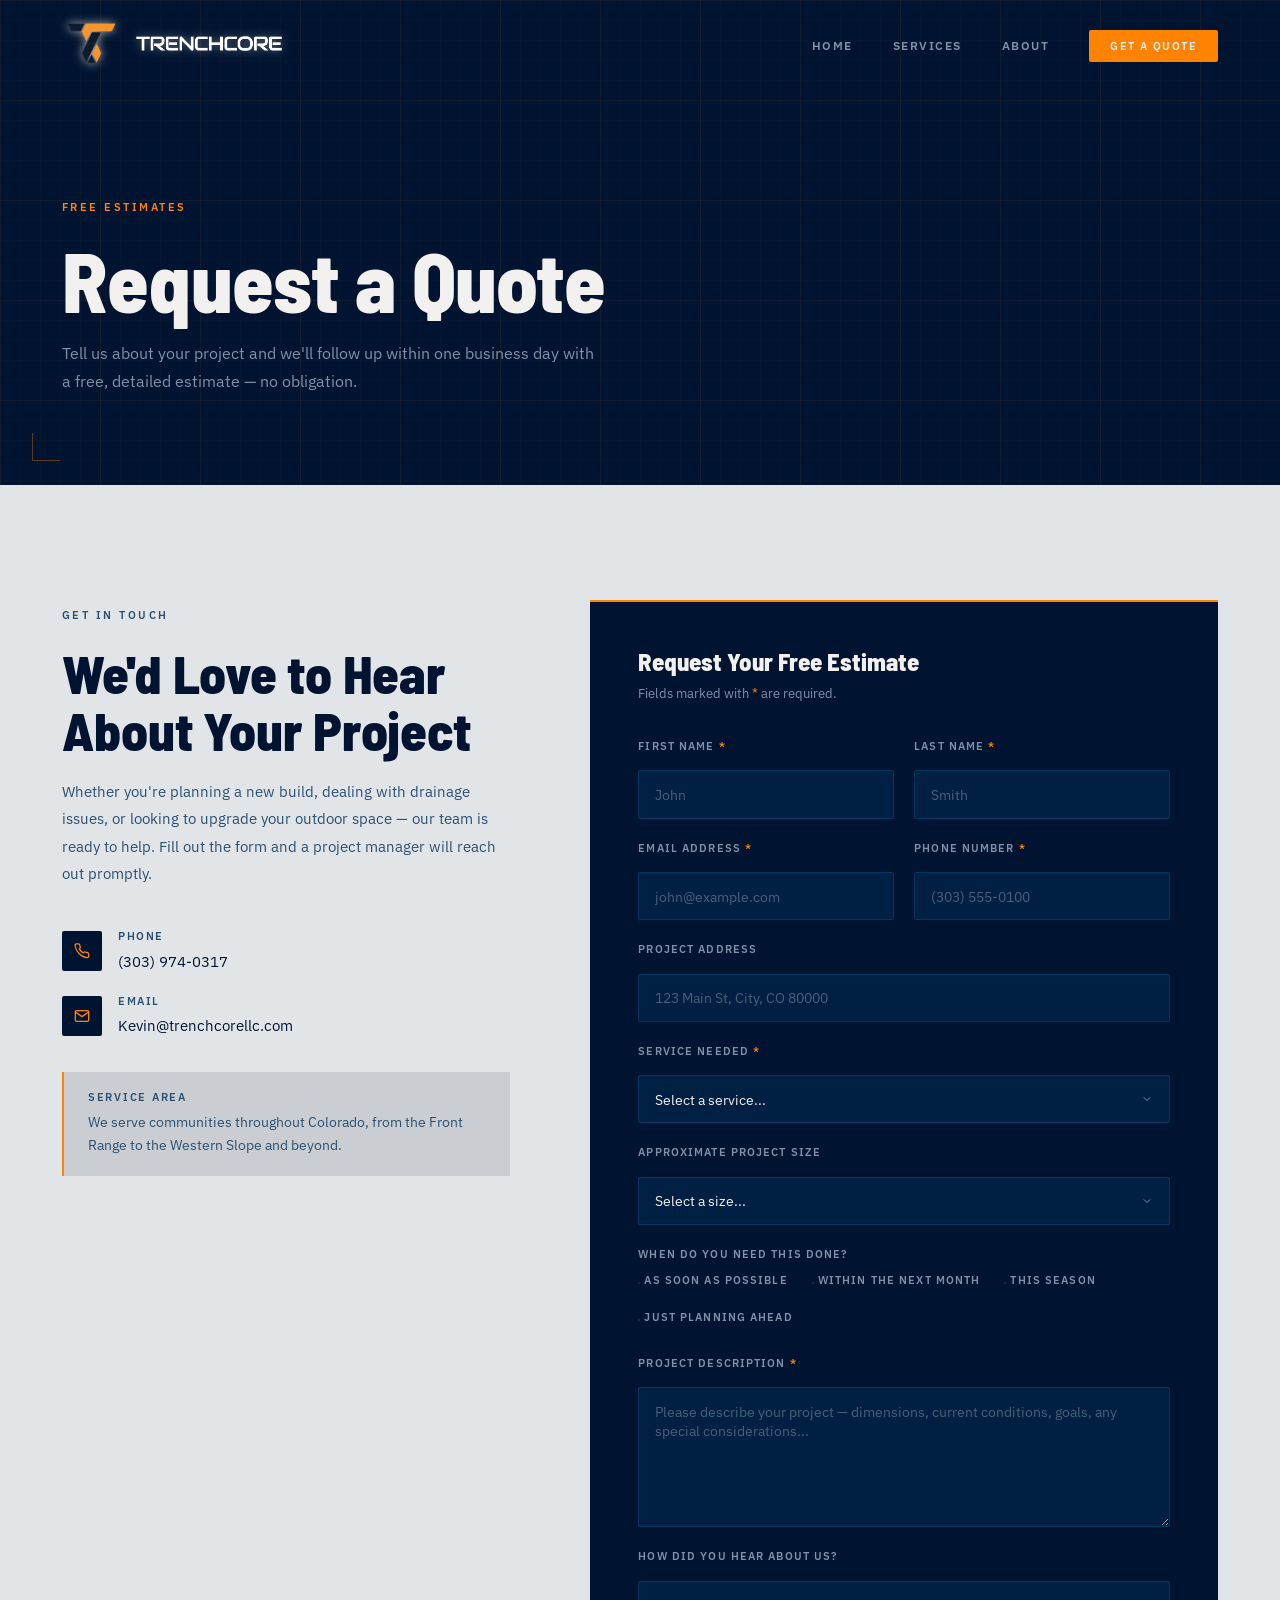
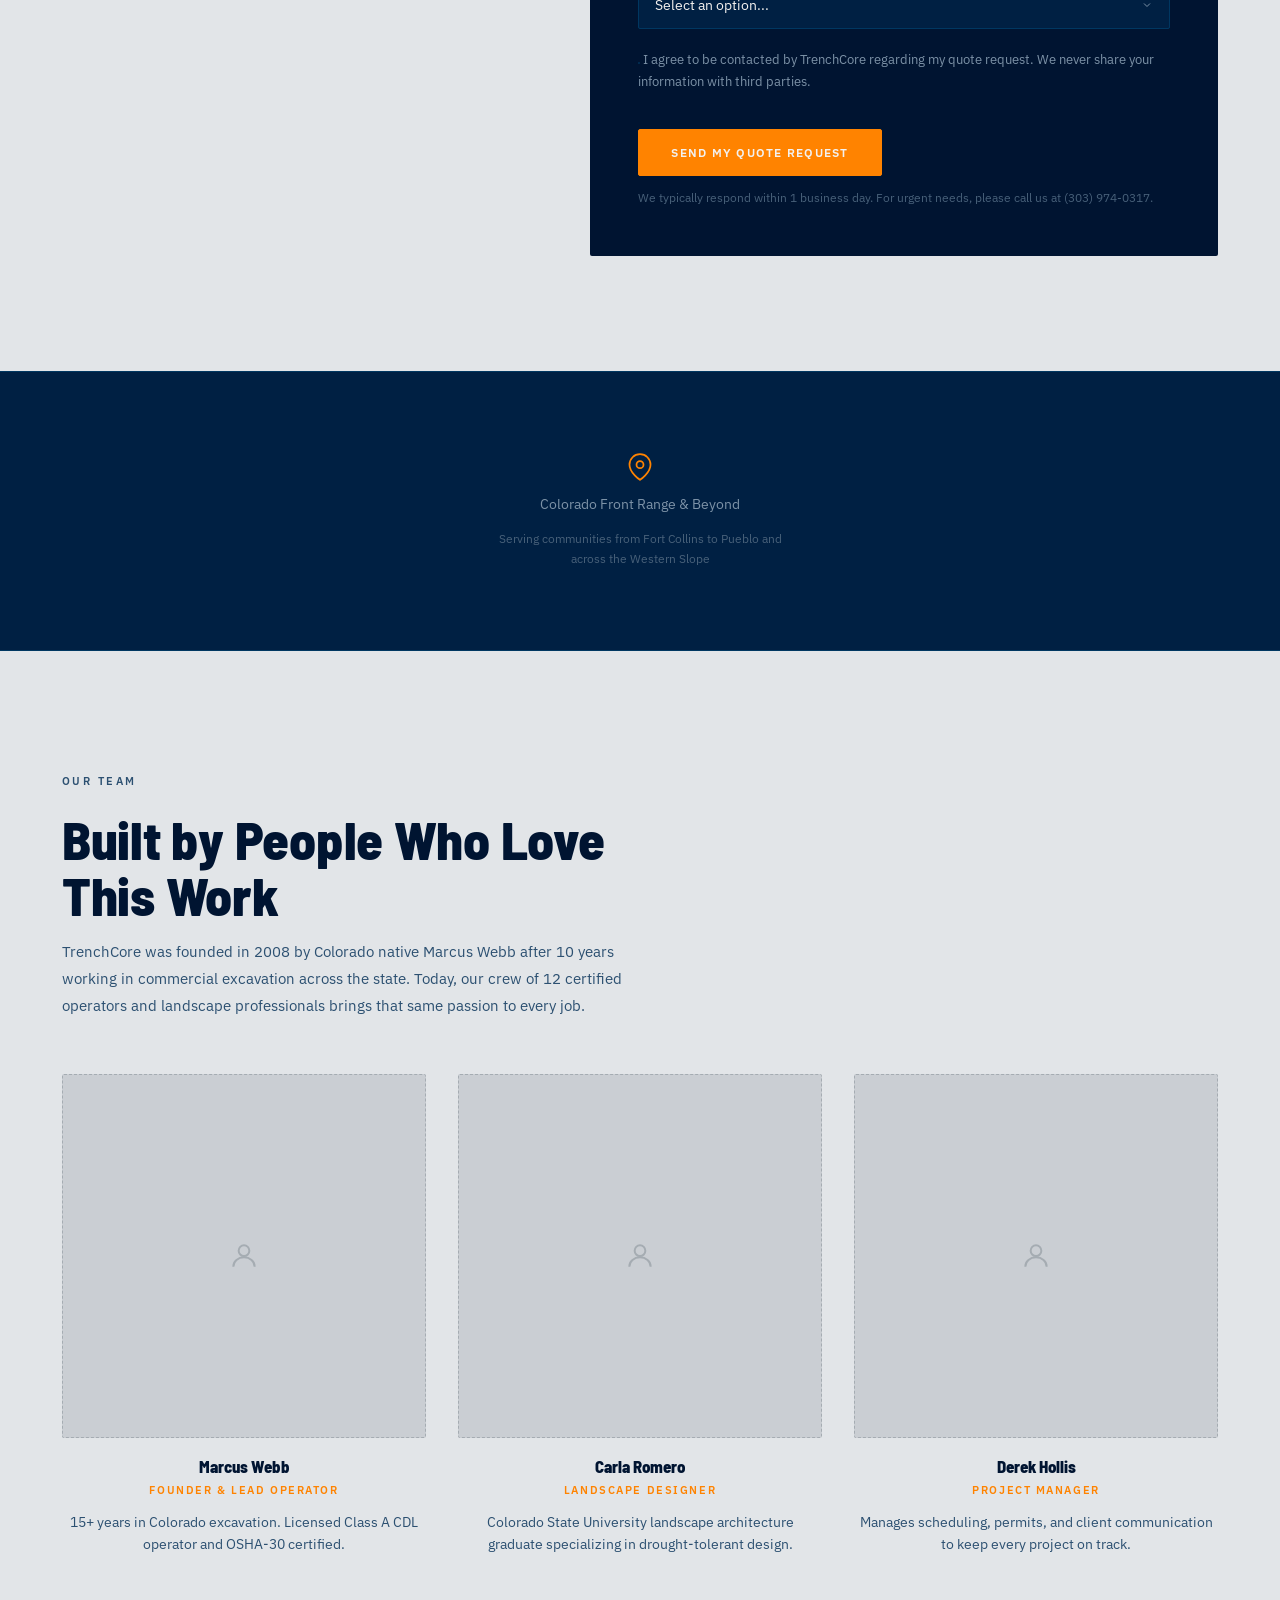
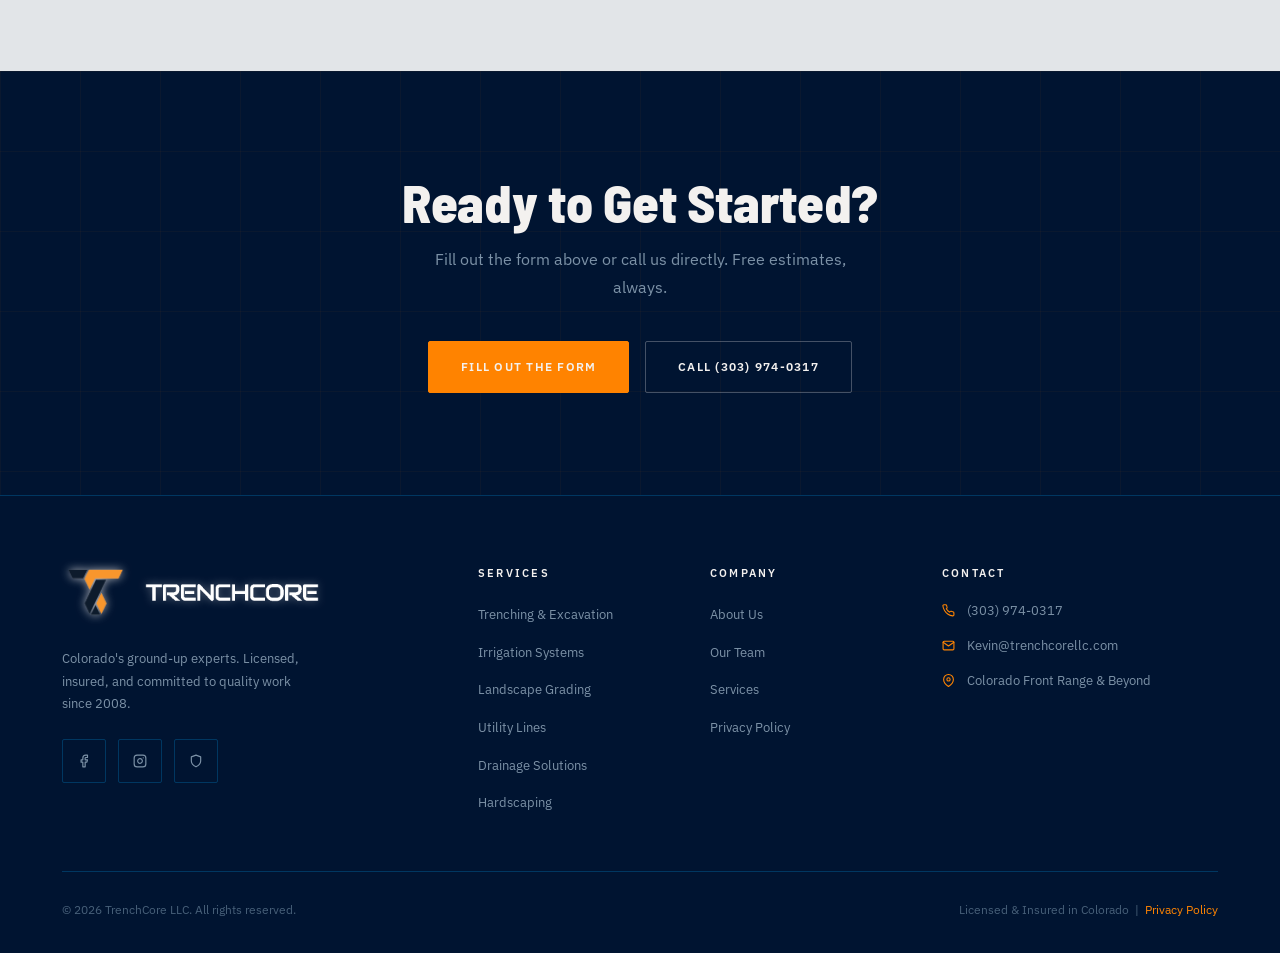
==== commit 2f37235f: "Update site contact email and add repo README" ====
--- a/contact.html
+++ b/contact.html
@@ -73,7 +73,7 @@
               </div>
               <div class="detail-text">
                 <strong>Email</strong>
-                <span>trenchcore19@gmail.com</span>
+                <span>Kevin@trenchcorellc.com</span>
               </div>
             </div>
           </div>
@@ -330,7 +330,7 @@
           </div>
           <div class="footer-contact-item">
             <svg viewBox="0 0 24 24" fill="none" stroke="currentColor" stroke-width="2" stroke-linecap="round" stroke-linejoin="round"><path d="M4 4h16c1.1 0 2 .9 2 2v12c0 1.1-.9 2-2 2H4c-1.1 0-2-.9-2-2V6c0-1.1.9-2 2-2z"/><polyline points="22,6 12,13 2,6"/></svg>
-            <span>trenchcore19@gmail.com</span>
+            <span>Kevin@trenchcorellc.com</span>
           </div>
           <div class="footer-contact-item">
             <svg viewBox="0 0 24 24" fill="none" stroke="currentColor" stroke-width="2" stroke-linecap="round" stroke-linejoin="round"><path d="M21 10c0 7-9 13-9 13s-9-6-9-13a9 9 0 0 1 18 0z"/><circle cx="12" cy="10" r="3"/></svg>
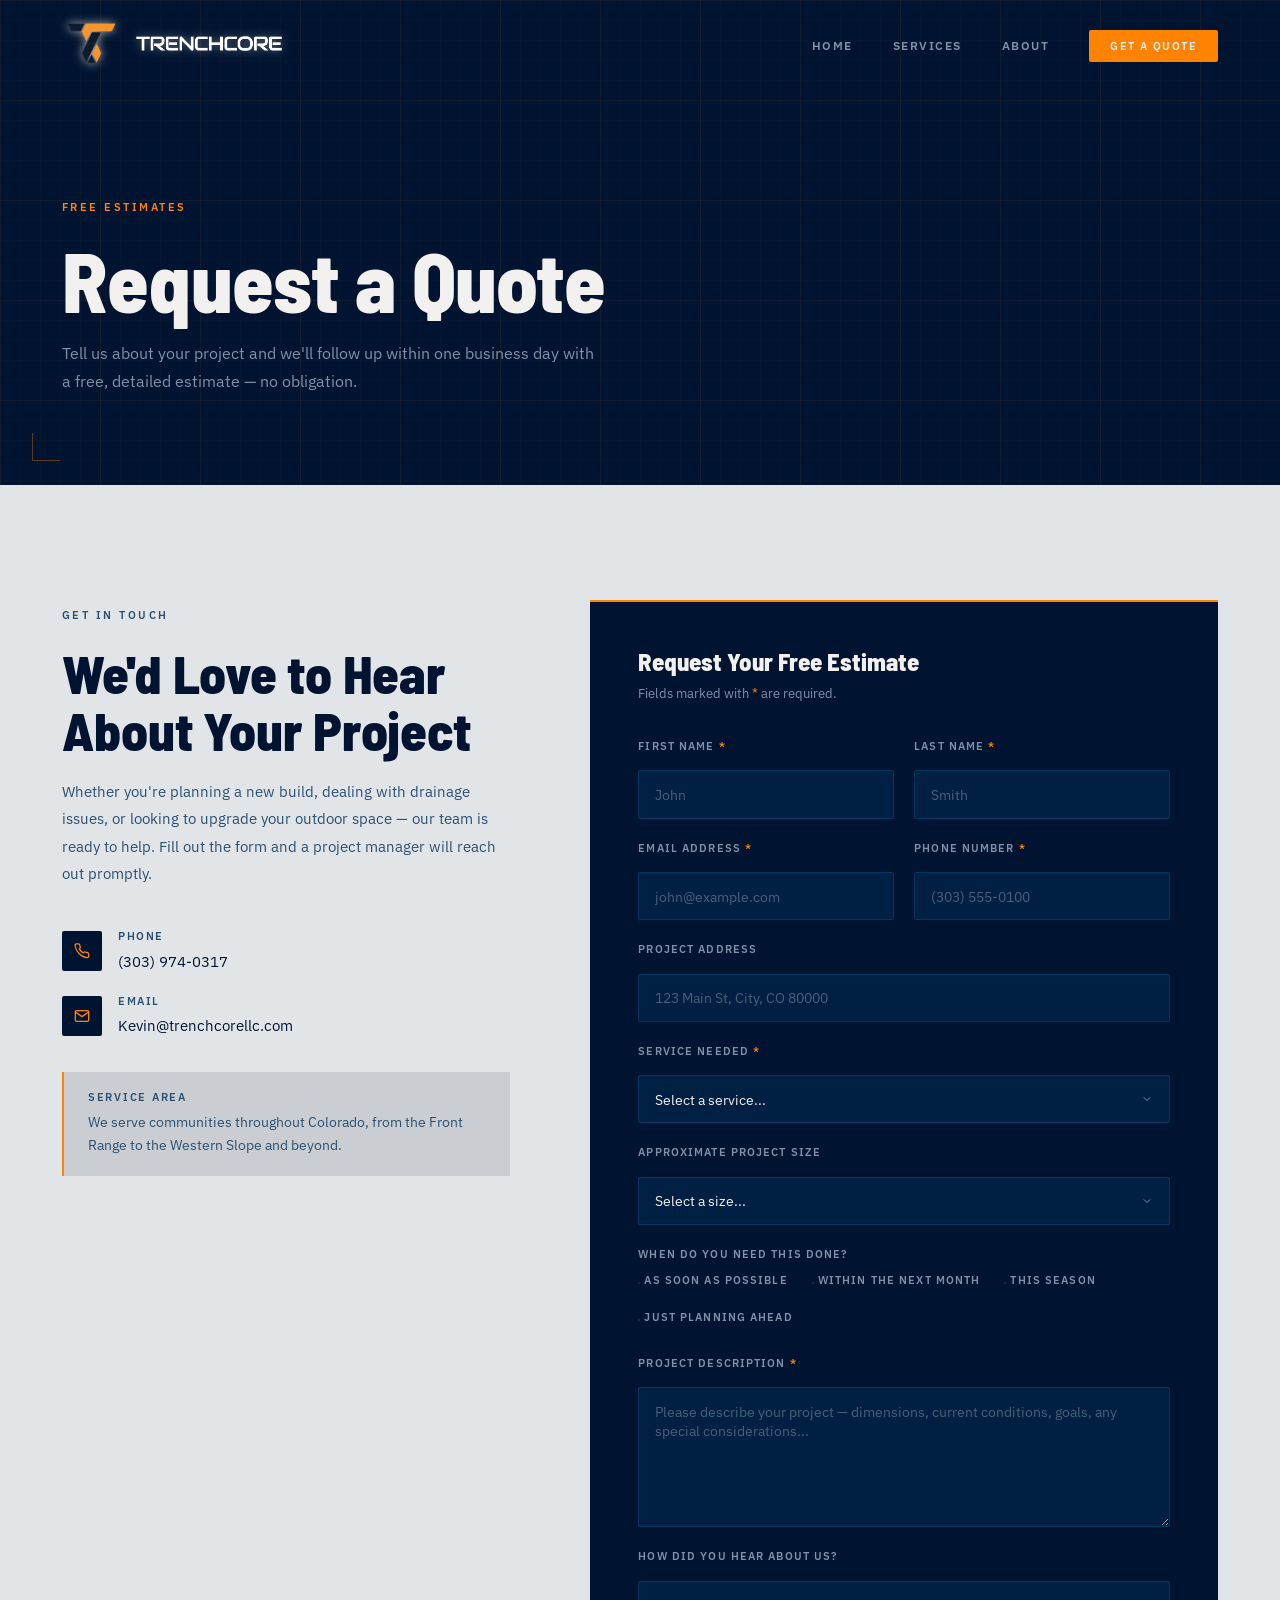
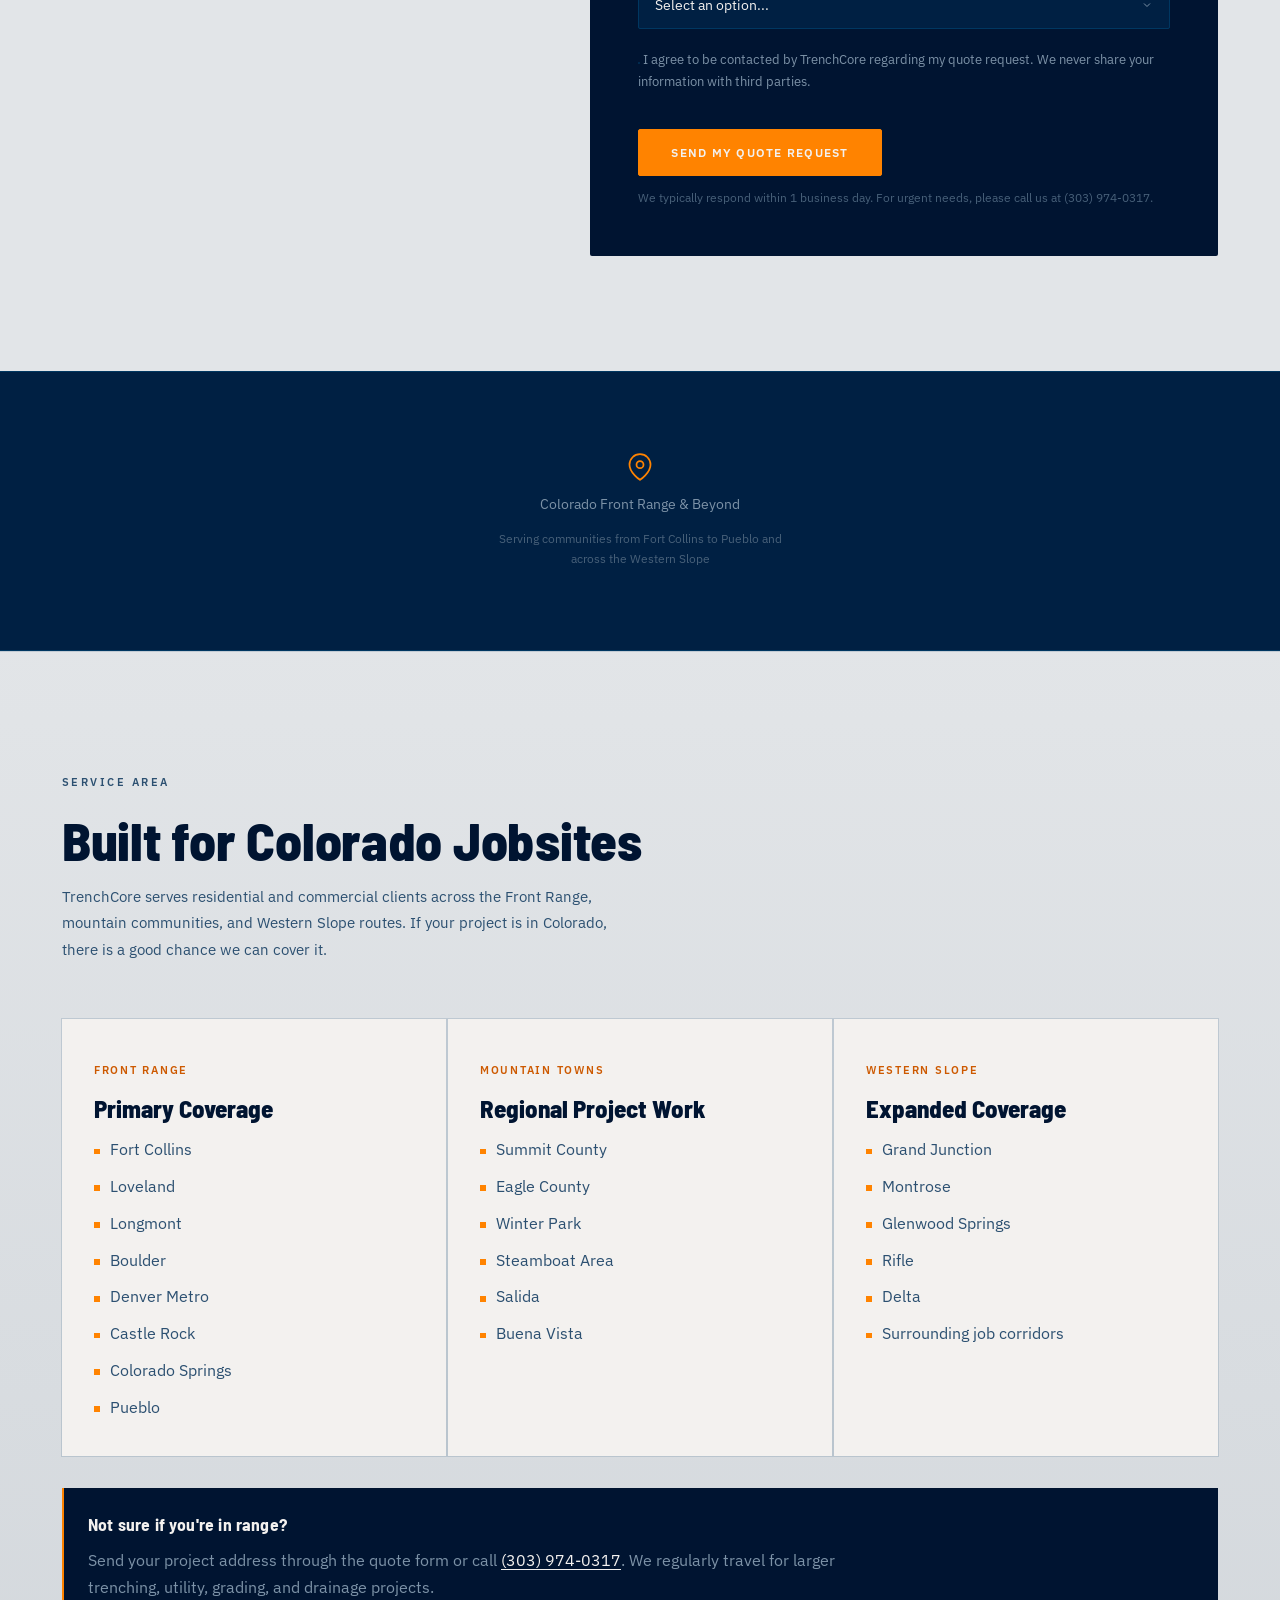
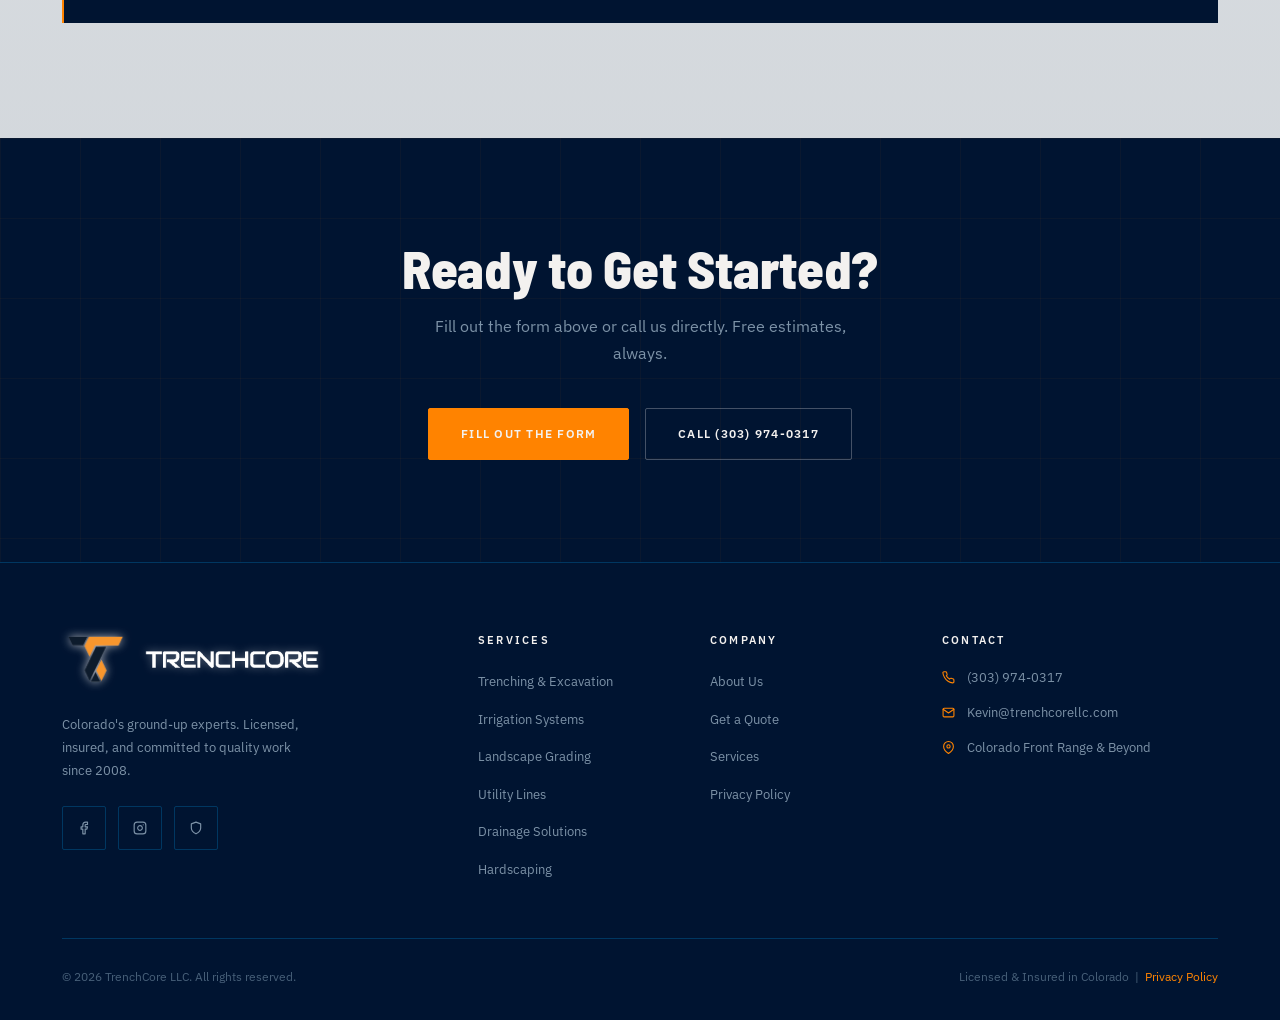
==== commit 84624a2c: "Fix mobile layout and add .nojekyll for GitHub Pages - Mobile hero: show only the main photo (hide s" ====
--- a/contact.html
+++ b/contact.html
@@ -220,44 +220,61 @@
     </div>
   </div>
 
-  <!-- ===== TEAM ===== -->
-  <section class="team-section" id="team">
+  <!-- ===== SERVICE AREA ===== -->
+  <section class="service-area-section">
     <div class="container">
       <div class="section-header">
-        <span class="section-label">Our Team</span>
-        <h2>Built by People Who Love This Work</h2>
-        <p>TrenchCore was founded in 2008 by Colorado native Marcus Webb after 10 years working in commercial excavation across the state. Today, our crew of 12 certified operators and landscape professionals brings that same passion to every job.</p>
-      </div>
-
-      <div class="team-grid">
-
-        <div class="team-member reveal">
-          <div class="team-member-avatar">
-            <svg class="ph-icon" viewBox="0 0 24 24" fill="none" stroke="currentColor" stroke-width="1.5" aria-hidden="true"><circle cx="12" cy="8" r="4"/><path d="M4 20c0-4 3.6-7 8-7s8 3 8 7"/></svg>
-          </div>
-          <h3 class="team-member-name">Marcus Webb</h3>
-          <p class="team-member-title">Founder &amp; Lead Operator</p>
-          <p class="team-member-bio">15+ years in Colorado excavation. Licensed Class A CDL operator and OSHA-30 certified.</p>
-        </div>
-
-        <div class="team-member reveal">
-          <div class="team-member-avatar">
-            <svg class="ph-icon" viewBox="0 0 24 24" fill="none" stroke="currentColor" stroke-width="1.5" aria-hidden="true"><circle cx="12" cy="8" r="4"/><path d="M4 20c0-4 3.6-7 8-7s8 3 8 7"/></svg>
-          </div>
-          <h3 class="team-member-name">Carla Romero</h3>
-          <p class="team-member-title">Landscape Designer</p>
-          <p class="team-member-bio">Colorado State University landscape architecture graduate specializing in drought-tolerant design.</p>
-        </div>
-
-        <div class="team-member reveal">
-          <div class="team-member-avatar">
-            <svg class="ph-icon" viewBox="0 0 24 24" fill="none" stroke="currentColor" stroke-width="1.5" aria-hidden="true"><circle cx="12" cy="8" r="4"/><path d="M4 20c0-4 3.6-7 8-7s8 3 8 7"/></svg>
-          </div>
-          <h3 class="team-member-name">Derek Hollis</h3>
-          <p class="team-member-title">Project Manager</p>
-          <p class="team-member-bio">Manages scheduling, permits, and client communication to keep every project on track.</p>
-        </div>
-
+        <span class="section-label">Service Area</span>
+        <h2>Built for Colorado Jobsites</h2>
+        <p>TrenchCore serves residential and commercial clients across the Front Range, mountain communities, and Western Slope routes. If your project is in Colorado, there is a good chance we can cover it.</p>
+      </div>
+
+      <div class="service-area-grid">
+        <article class="service-area-card reveal">
+          <span class="service-area-card-label">Front Range</span>
+          <h3>Primary Coverage</h3>
+          <ul class="service-area-list">
+            <li>Fort Collins</li>
+            <li>Loveland</li>
+            <li>Longmont</li>
+            <li>Boulder</li>
+            <li>Denver Metro</li>
+            <li>Castle Rock</li>
+            <li>Colorado Springs</li>
+            <li>Pueblo</li>
+          </ul>
+        </article>
+
+        <article class="service-area-card reveal">
+          <span class="service-area-card-label">Mountain Towns</span>
+          <h3>Regional Project Work</h3>
+          <ul class="service-area-list">
+            <li>Summit County</li>
+            <li>Eagle County</li>
+            <li>Winter Park</li>
+            <li>Steamboat Area</li>
+            <li>Salida</li>
+            <li>Buena Vista</li>
+          </ul>
+        </article>
+
+        <article class="service-area-card reveal">
+          <span class="service-area-card-label">Western Slope</span>
+          <h3>Expanded Coverage</h3>
+          <ul class="service-area-list">
+            <li>Grand Junction</li>
+            <li>Montrose</li>
+            <li>Glenwood Springs</li>
+            <li>Rifle</li>
+            <li>Delta</li>
+            <li>Surrounding job corridors</li>
+          </ul>
+        </article>
+      </div>
+
+      <div class="service-area-note reveal">
+        <strong>Not sure if you're in range?</strong>
+        <p>Send your project address through the quote form or call <a href="tel:+13039740317">(303) 974-0317</a>. We regularly travel for larger trenching, utility, grading, and drainage projects.</p>
       </div>
     </div>
   </section>
@@ -316,7 +333,7 @@
           <h4>Company</h4>
           <ul>
             <li><a href="index.html#about">About Us</a></li>
-            <li><a href="#team">Our Team</a></li>
+            <li><a href="contact.html">Get a Quote</a></li>
             <li><a href="services.html">Services</a></li>
             <li><a href="privacy-policy.html">Privacy Policy</a></li>
           </ul>
--- a/styles.css
+++ b/styles.css
@@ -1666,6 +1666,92 @@
   padding: clamp(5rem, 9vw, 8rem) 0;
 }
 
+.service-area-section {
+  background:
+    linear-gradient(180deg, oklch(92% 0.005 248) 0%, oklch(88% 0.008 248) 100%);
+  padding: clamp(5rem, 9vw, 8rem) 0;
+  border-top: 1px solid oklch(33% 0.09 248 / 0.08);
+}
+
+.service-area-grid {
+  display: grid;
+  grid-template-columns: repeat(3, 1fr);
+  gap: 2px;
+  background: oklch(33% 0.09 248 / 0.14);
+  outline: 1px solid oklch(33% 0.09 248 / 0.14);
+}
+
+.service-area-card {
+  background: var(--chalk);
+  padding: 2.25rem 2rem;
+  min-height: 100%;
+}
+
+.service-area-card-label {
+  display: inline-block;
+  margin-bottom: 1rem;
+  font-size: 0.68rem;
+  font-weight: 600;
+  letter-spacing: 0.16em;
+  text-transform: uppercase;
+  color: var(--steel-dim);
+}
+
+.service-area-card h3 {
+  color: var(--ink-text);
+  margin-bottom: 1rem;
+}
+
+.service-area-list {
+  list-style: none;
+  display: grid;
+  gap: 0.7rem;
+}
+
+.service-area-list li {
+  position: relative;
+  padding-left: 1rem;
+  color: var(--ink-text-mid);
+  line-height: 1.6;
+}
+
+.service-area-list li::before {
+  content: '';
+  position: absolute;
+  left: 0;
+  top: 0.72rem;
+  width: 0.36rem;
+  height: 0.36rem;
+  background: var(--steel);
+}
+
+.service-area-note {
+  margin-top: 2rem;
+  padding: 1.35rem 1.5rem;
+  background: var(--ink);
+  color: var(--chalk);
+  border-left: 2px solid var(--steel);
+}
+
+.service-area-note strong {
+  display: block;
+  margin-bottom: 0.45rem;
+  font-family: var(--font-display);
+  font-size: 1.1rem;
+  letter-spacing: 0.01em;
+}
+
+.service-area-note p {
+  color: var(--smoke);
+  max-width: 760px;
+}
+
+.service-area-note a {
+  color: var(--chalk);
+  text-decoration: underline;
+  text-underline-offset: 0.16em;
+}
+
 .section-header {
   margin-bottom: 3.5rem;
 }
@@ -1904,6 +1990,7 @@
   }
 
   .team-grid { grid-template-columns: repeat(2, 1fr); }
+  .service-area-grid { grid-template-columns: 1fr; }
 
   .hero-stats-inner { grid-template-columns: repeat(2, 1fr); }
 
@@ -1923,6 +2010,7 @@
 @media (max-width: 640px) {
   .container { padding: 0 1.25rem; }
 
+  /* — Navigation — */
   .nav-links {
     position: fixed;
     top: 0; right: 0;
@@ -1937,6 +2025,7 @@
     transition: transform 0.45s var(--ease-out);
     z-index: 99;
     border-left: 1px solid var(--ink-border);
+    overflow-y: auto;
   }
 
   .nav-links.open { transform: translateX(0); }
@@ -1963,61 +2052,74 @@
 
   .nav-toggle { display: flex; }
 
+  /* — Hero — */
   .hero h1 { line-height: 1; }
 
-  .hero-actions {
-    flex-direction: column;
-  }
-
-  .hero-actions .btn {
-    width: 100%;
-    justify-content: center;
-  }
-
-  .hero-photo-stack {
-    grid-template-columns: 1fr;
-  }
-
-  .hero-photo-main,
-  .hero-photo-small {
-    min-height: 220px;
-  }
-
-  .hero-photo-badge {
-    position: static;
-    max-width: none;
-    margin-top: 0.25rem;
-  }
-
+  .hero-actions { flex-direction: column; }
+  .hero-actions .btn { width: 100%; justify-content: center; }
+
+  /* Show only the main photo — 3 stacked photos is too much on mobile */
+  .hero-photo-layout { grid-template-columns: 1fr; }
+  .hero-photo-stack  { display: none; }
+  .hero-photo-badge  { display: none; }
+
+  .hero-photo-main {
+    min-height: 0;
+    height: clamp(200px, 52vw, 260px);
+  }
+
+  /* — About — */
+  /* Show only the wide photo; hide the two smaller ones */
   .about-photo-grid {
     grid-template-columns: 1fr;
-    grid-template-rows: repeat(3, 180px);
-  }
-
-  .about-photo-wide {
-    grid-column: auto;
-  }
-
+    grid-template-rows: clamp(180px, 50vw, 240px);
+    max-width: 100%;
+  }
+
+  .about-photo-wide { grid-column: 1; }
+
+  .about-photo-left,
+  .about-photo-right { display: none; }
+
+  /* — Services home list — */
   .service-list { border-top: none; }
 
   .service-row {
     flex-wrap: wrap;
-    gap: 0.4rem;
-  }
-
-  .service-row-name { width: 100%; flex-shrink: unset; }
-  .service-row-desc { width: 100%; }
-  .service-row-arrow { align-self: center; }
-
+    gap: 0.3rem;
+    padding: 1.25rem 0;
+  }
+
+  .service-row-name {
+    width: 100%;
+    flex-shrink: unset;
+  }
+
+  .service-row-desc {
+    width: 100%;
+    flex: none;
+    font-size: 0.82rem;
+  }
+
+  .service-row-arrow { align-self: flex-end; }
+
+  /* — Services detail grid & process — */
   .services-grid-full,
-  .process-steps {
-    grid-template-columns: 1fr;
-  }
-
-  .testimonials-stack {
-    flex-direction: column;
-  }
-
+  .process-steps { grid-template-columns: 1fr; }
+
+  .service-detail-card { padding: 2.2rem 1.75rem; }
+  .process-step        { padding: 2rem 1.75rem; }
+
+  /* — Testimonials — */
+  .testimonials-stack  { flex-direction: column; }
+  .testimonial-lead    { padding: 2rem 1.5rem; }
+  .testimonial-compact { padding: 1.75rem 1.5rem; }
+
+  /* — CTA — */
+  .cta-actions { flex-direction: column; align-items: stretch; }
+  .cta-actions .btn { text-align: center; justify-content: center; }
+
+  /* — Footer — */
   .footer-grid { grid-template-columns: 1fr; gap: 2rem; }
 
   .footer-bottom {
@@ -2026,13 +2128,29 @@
     gap: 0.5rem;
   }
 
-  .form-grid { grid-template-columns: 1fr; }
-
-  .quote-form-wrap { padding: 2rem 1.5rem; }
-
-  .team-grid { grid-template-columns: 1fr; }
-
-  .checkbox-group { flex-direction: column; gap: 0.5rem; }
-
-  .hero-stats-inner { grid-template-columns: repeat(2, 1fr); }
-}
+  /* — Forms — */
+  .form-grid         { grid-template-columns: 1fr; }
+  .quote-form-wrap   { padding: 2rem 1.5rem; }
+  .checkbox-group    { flex-direction: column; gap: 0.5rem; }
+
+  /* — Team / misc — */
+  .team-grid         { grid-template-columns: 1fr; }
+  .service-area-card { padding: 1.75rem 1.35rem; }
+  .service-area-note { padding: 1.2rem 1.25rem; }
+
+  /* — Stats — */
+  .hero-stats-inner  { grid-template-columns: repeat(2, 1fr); }
+
+  /* — Section spacing — */
+  .section-intro { margin-bottom: 2rem; }
+  .section-header { margin-bottom: 2.5rem; }
+}
+
+/* Extra-small screens (≤ 390px) */
+@media (max-width: 390px) {
+  .service-detail-card { padding: 1.75rem 1.25rem; }
+  .process-step        { padding: 1.75rem 1.25rem; }
+  .testimonial-lead    { padding: 1.75rem 1.25rem; }
+  .testimonial-compact { padding: 1.5rem 1.25rem; }
+  .quote-form-wrap     { padding: 1.75rem 1.1rem; }
+}
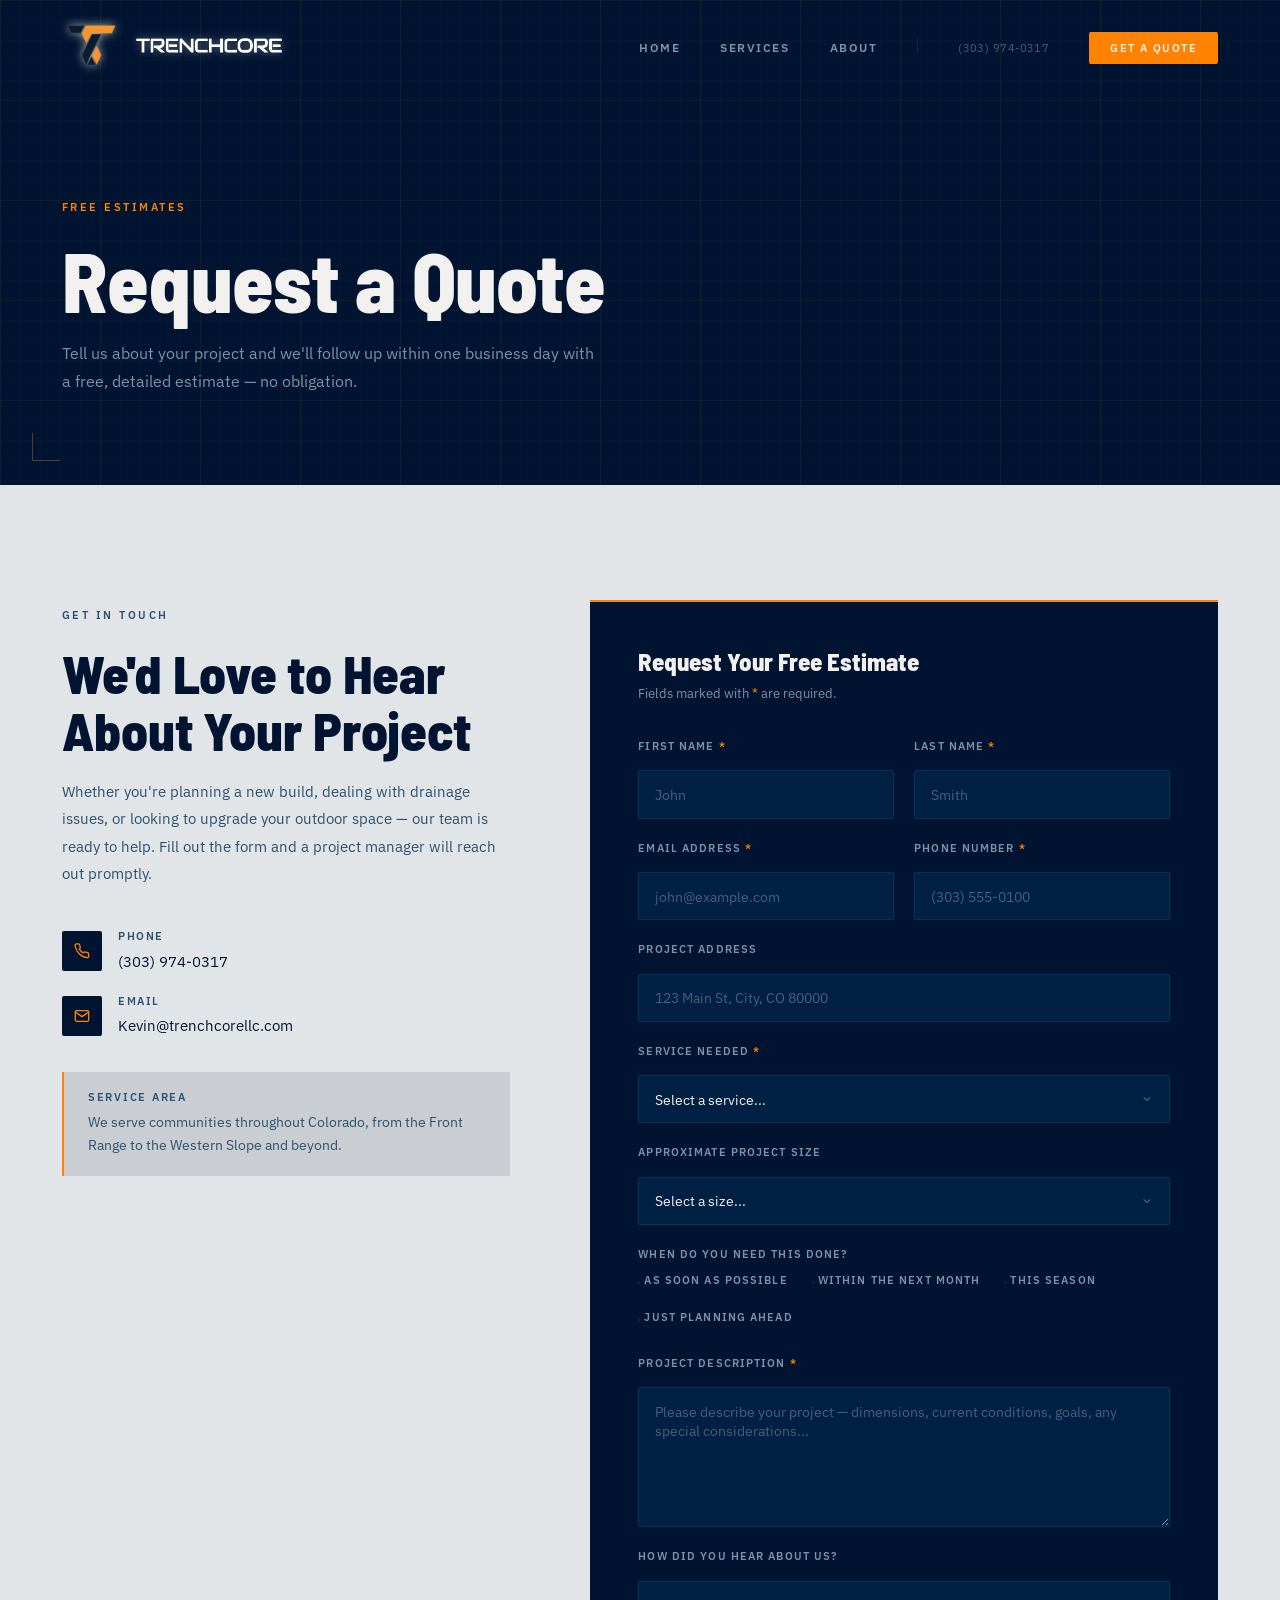
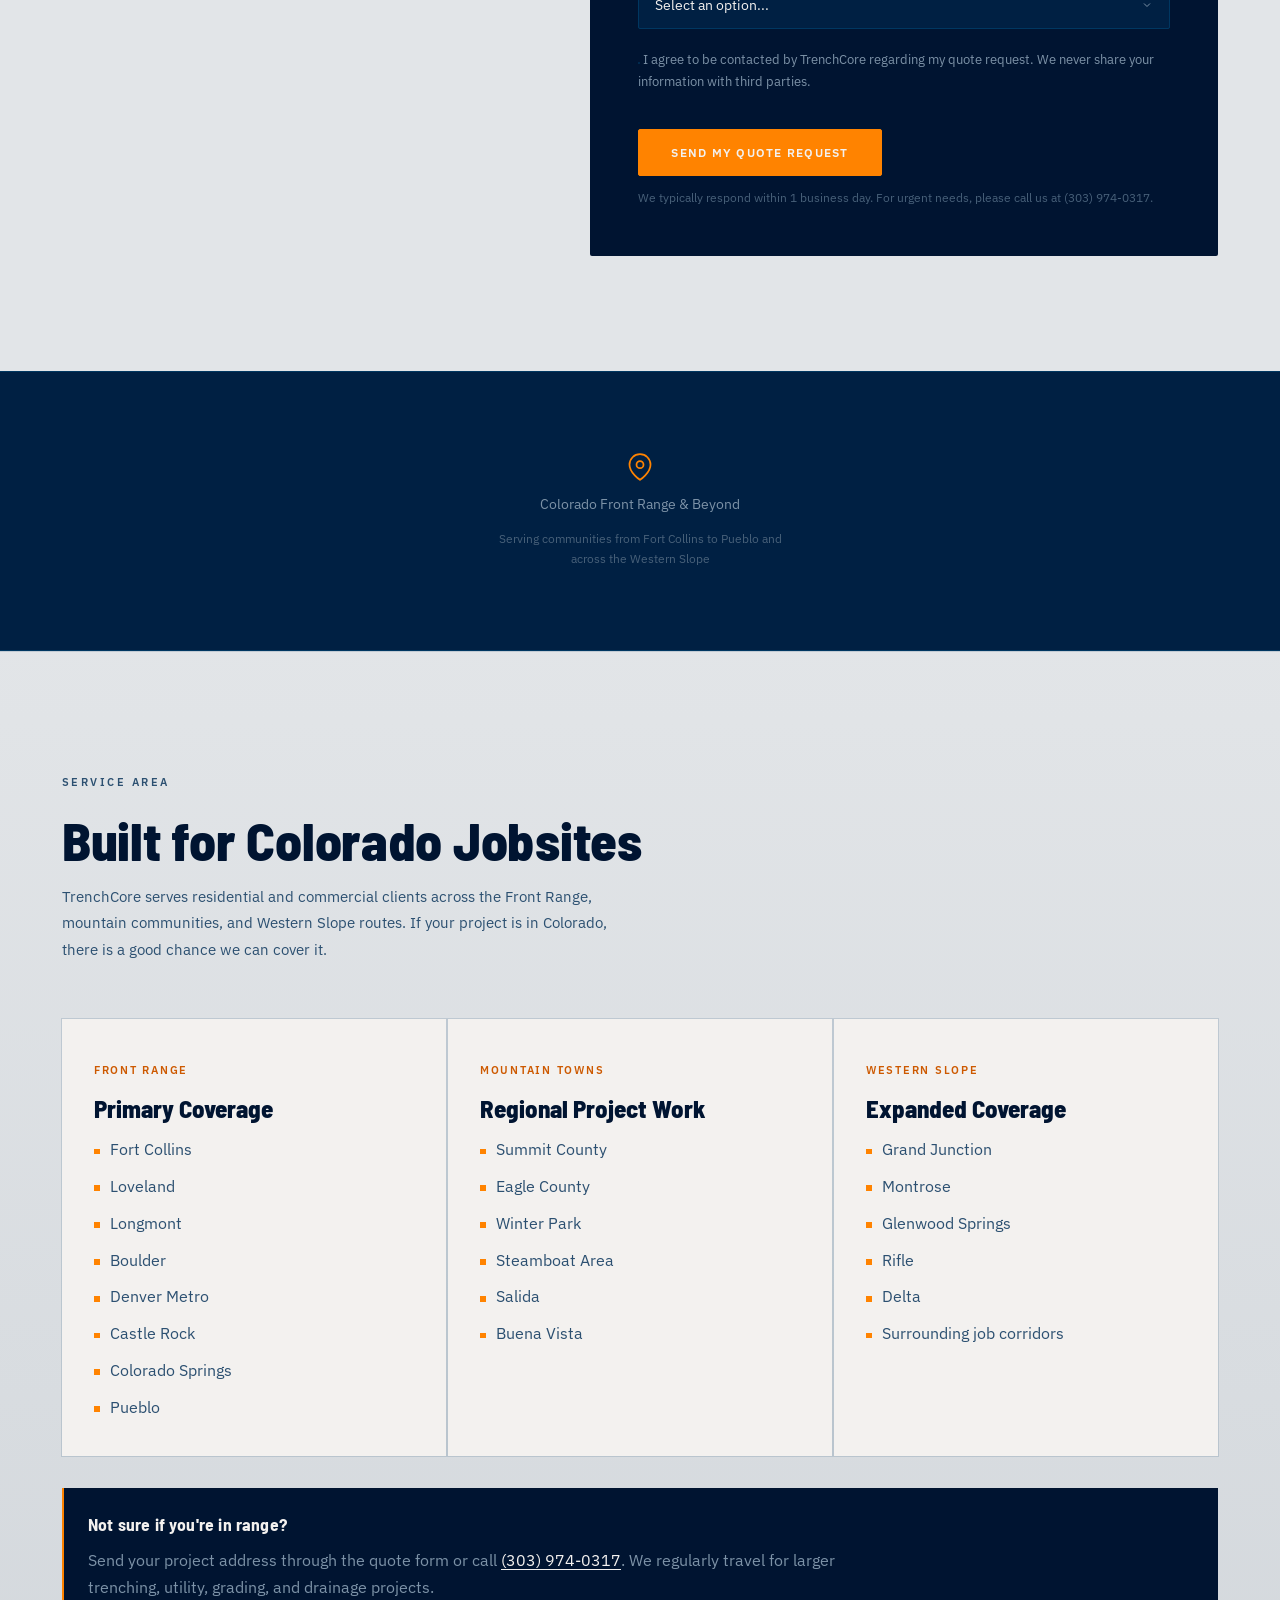
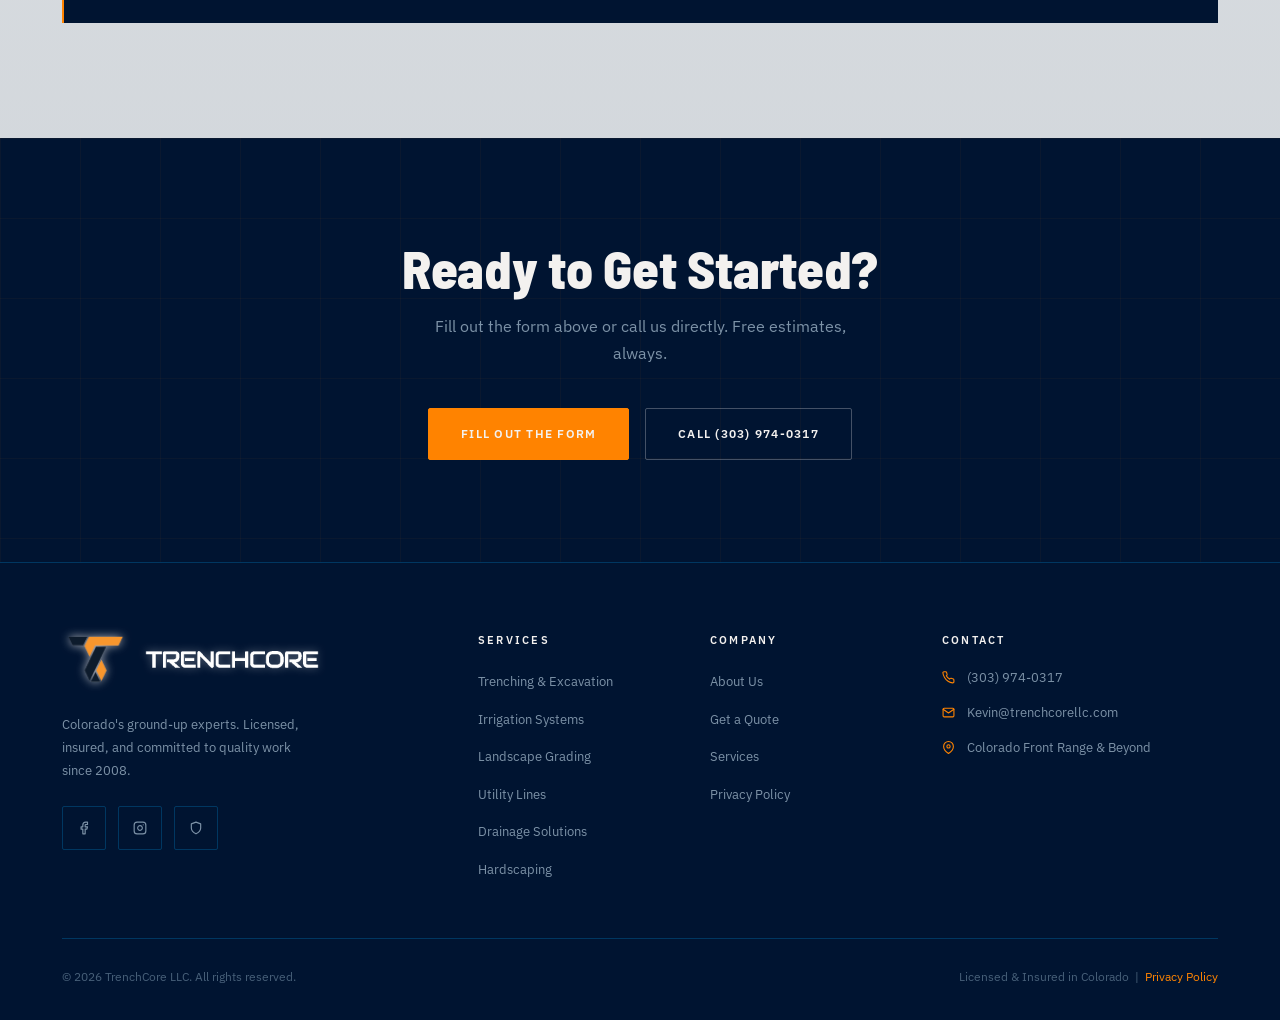
==== commit 2c8aa8a1: "Add About page, redesign nav, fix hero eyebrow overlap on mobile Nav: - Orange 2px accent stripe app" ====
--- a/contact.html
+++ b/contact.html
@@ -24,7 +24,9 @@
       <ul class="nav-links">
         <li><a href="index.html">Home</a></li>
         <li><a href="services.html">Services</a></li>
-        <li><a href="index.html#about">About</a></li>
+        <li><a href="about.html">About</a></li>
+        <li class="nav-sep" aria-hidden="true"></li>
+        <li><a href="tel:+13039740317" class="nav-phone">(303) 974-0317</a></li>
         <li><a href="contact.html" class="nav-cta">Get a Quote</a></li>
       </ul>
       <button class="nav-toggle" aria-label="Toggle menu" aria-expanded="false">
--- a/styles.css
+++ b/styles.css
@@ -223,7 +223,9 @@
   top: 0; left: 0; right: 0;
   z-index: 100;
   padding: 1.4rem 0;
-  transition: background 0.5s var(--ease-out), padding 0.5s var(--ease-out), box-shadow 0.5s var(--ease-out);
+  border-top: 2px solid transparent;
+  transition: background 0.5s var(--ease-out), padding 0.5s var(--ease-out),
+              box-shadow 0.5s var(--ease-out), border-color 0.5s var(--ease-out);
 }
 
 .nav.scrolled {
@@ -231,7 +233,8 @@
   backdrop-filter: blur(12px);
   -webkit-backdrop-filter: blur(12px);
   padding: 0.85rem 0;
-  box-shadow: 0 1px 0 oklch(74% 0.19 55 / 0.15);
+  border-top-color: var(--steel);
+  box-shadow: 0 1px 0 oklch(74% 0.19 55 / 0.12);
 }
 
 .nav-inner {
@@ -310,6 +313,28 @@
 }
 .nav-cta:hover { background: var(--steel-light) !important; }
 .nav-cta::after { display: none !important; }
+
+/* Thin vertical divider between nav links and CTA */
+.nav-sep {
+  width: 1px;
+  height: 16px;
+  background: oklch(33% 0.09 248 / 0.55);
+  flex-shrink: 0;
+  pointer-events: none;
+  list-style: none;
+}
+
+/* Phone number in nav — subtle secondary action */
+.nav-phone {
+  font-size: 0.7rem !important;
+  font-weight: 400 !important;
+  color: var(--smoke-dim) !important;
+  letter-spacing: 0.04em !important;
+  text-transform: none !important;
+  transition: color 0.25s !important;
+}
+.nav-phone:hover { color: var(--chalk) !important; }
+.nav-phone::after { display: none !important; }
 
 .nav-toggle {
   display: none;
@@ -2052,20 +2077,55 @@
 
   .nav-toggle { display: flex; }
 
+  /* — Nav mobile — */
+  .nav-sep { display: none; }
+
+  /* Phone shows as a regular drawer link on mobile */
+  .nav-phone {
+    font-size: 1rem !important;
+    font-weight: 600 !important;
+    color: var(--smoke) !important;
+    letter-spacing: 0.08em !important;
+    text-transform: none !important;
+    width: 100%;
+    padding: 1rem 0;
+    border-bottom: 1px solid var(--ink-border);
+  }
+
   /* — Hero — */
   .hero h1 { line-height: 1; }
 
+  /* Push content clear of the fixed nav (nav ≈ 90px, give 55px breathing room) */
+  .hero-inner { padding-top: 8.5rem; }
+
   .hero-actions { flex-direction: column; }
   .hero-actions .btn { width: 100%; justify-content: center; }
 
-  /* Show only the main photo — 3 stacked photos is too much on mobile */
+  /* Text first on mobile — override the tablet order: -1 */
+  .hero-visual {
+    order: 1;
+    position: relative;
+  }
+
+  /* Subtle bottom fade to blend photo into the dark background */
+  .hero-visual::after {
+    content: '';
+    position: absolute;
+    bottom: 0; left: 0; right: 0;
+    height: 55%;
+    background: linear-gradient(to bottom, transparent, var(--ink));
+    pointer-events: none;
+    z-index: 1;
+  }
+
+  /* Show only the main photo — hide stack and badge on mobile */
   .hero-photo-layout { grid-template-columns: 1fr; }
   .hero-photo-stack  { display: none; }
   .hero-photo-badge  { display: none; }
 
   .hero-photo-main {
     min-height: 0;
-    height: clamp(200px, 52vw, 260px);
+    height: clamp(160px, 45vw, 220px);
   }
 
   /* — About — */
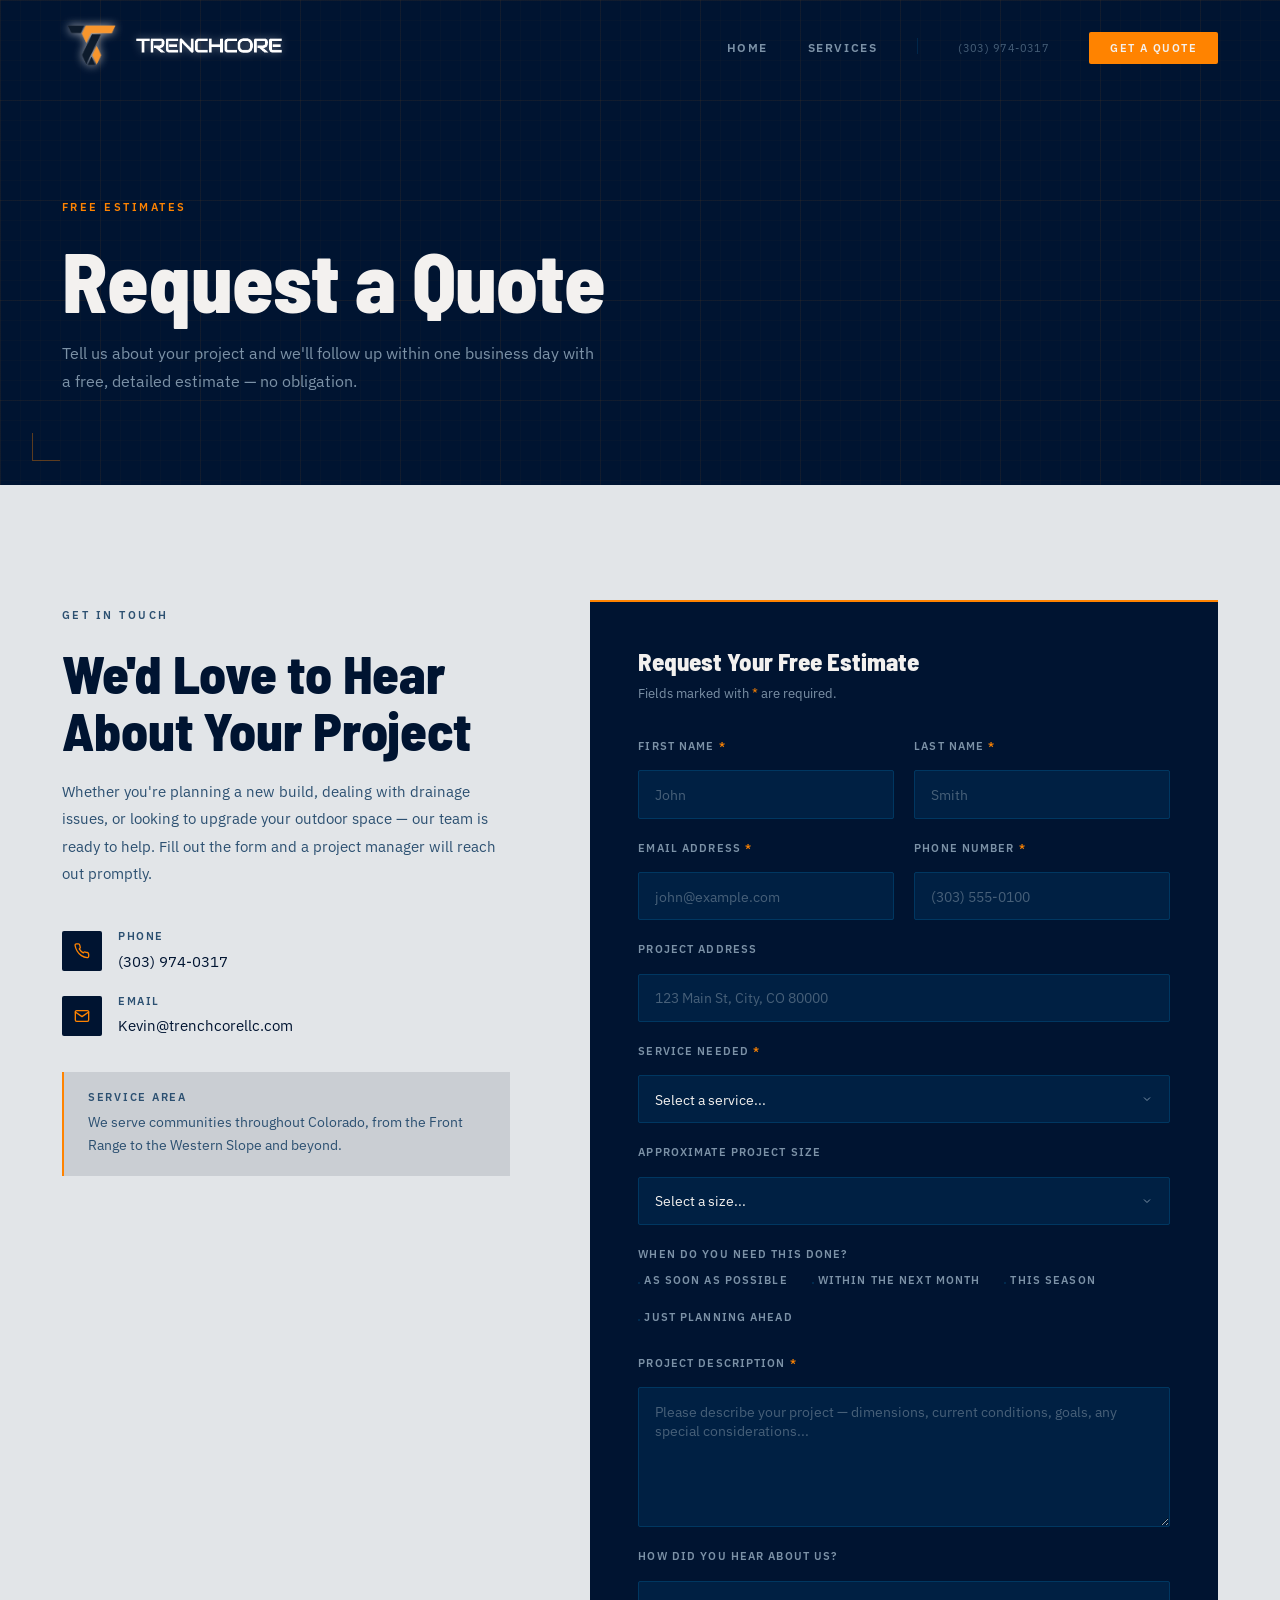
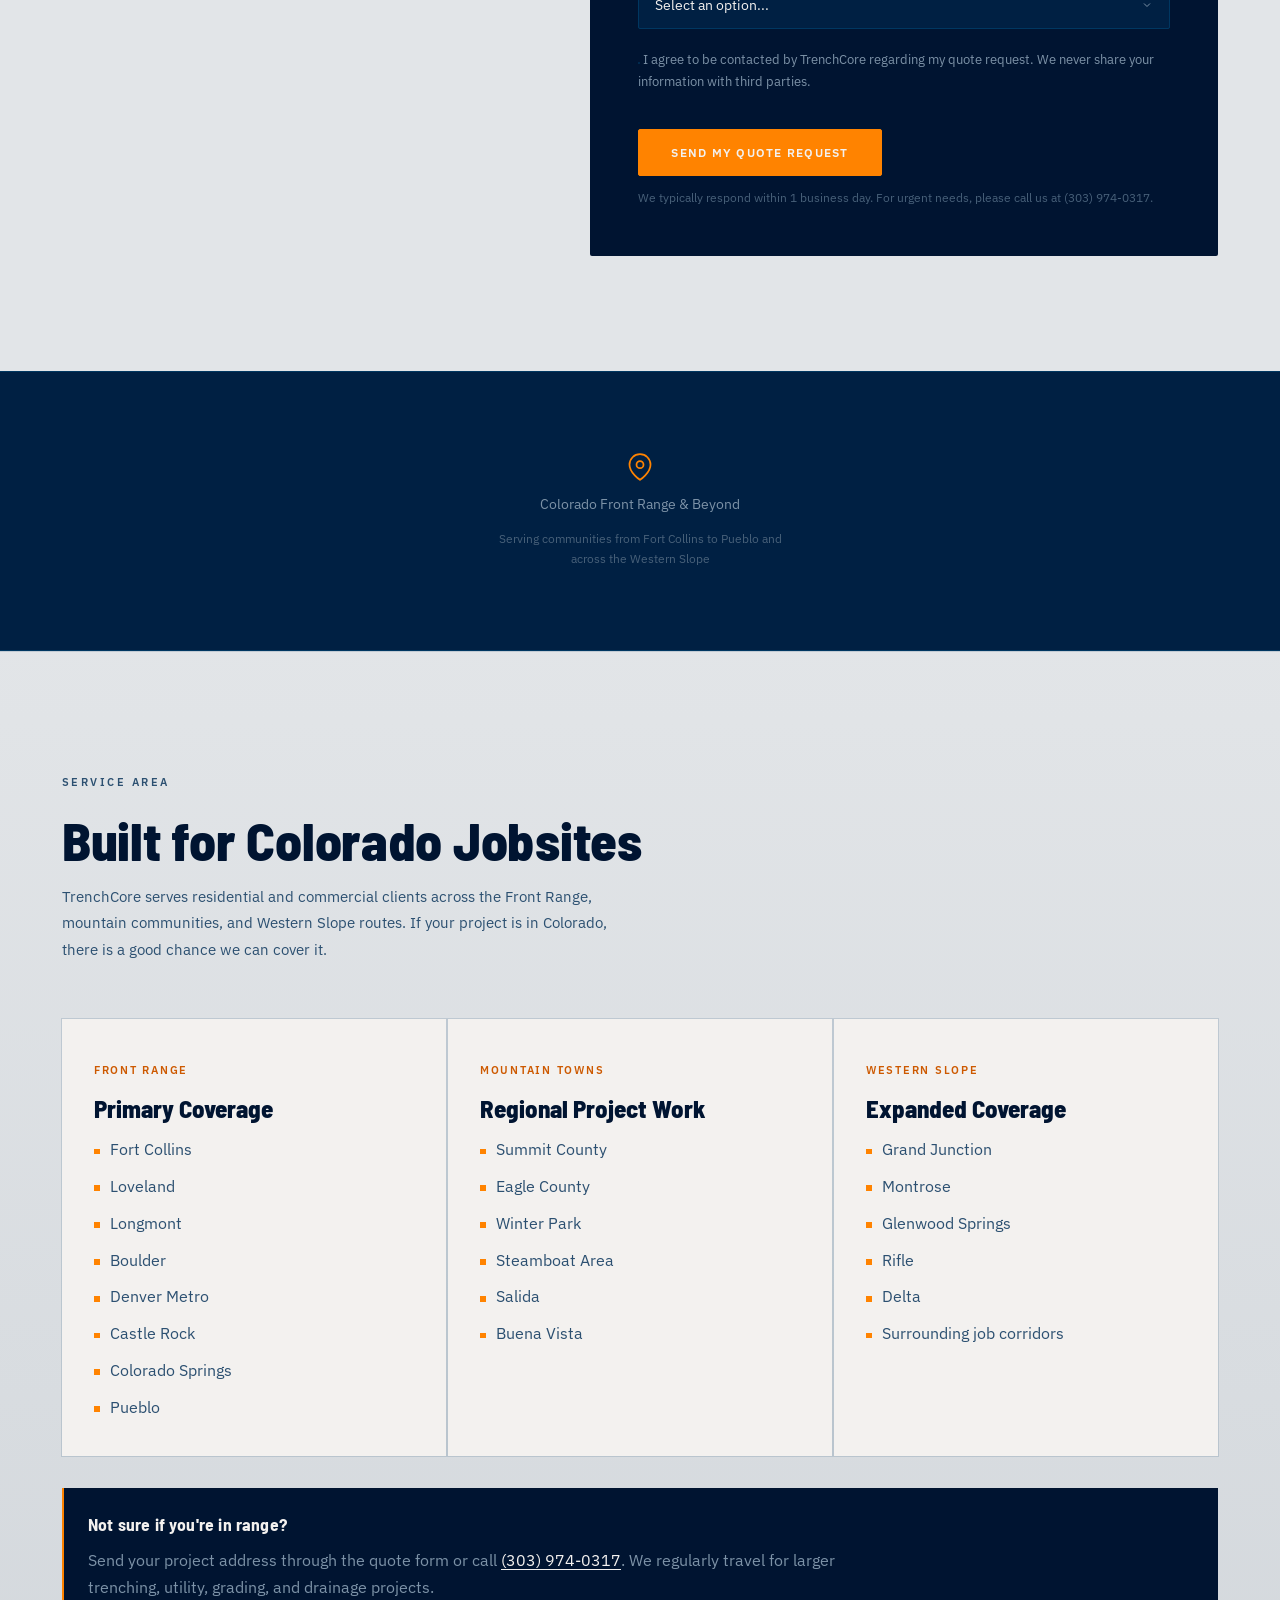
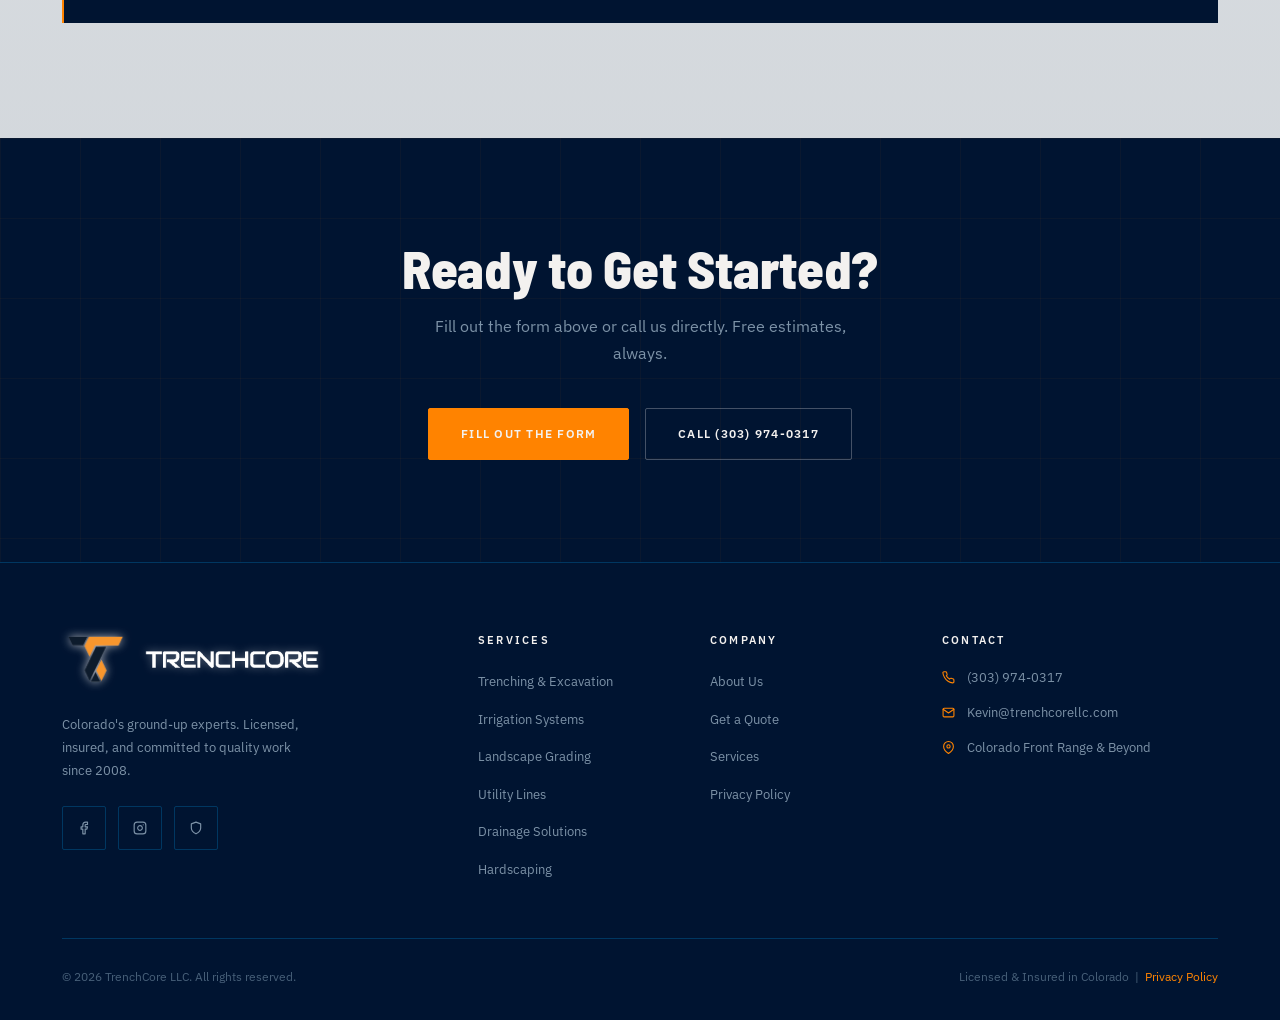
==== commit c4545fe1: "Remove About section and page entirely - Deleted about.html - Removed About nav link from all pages " ====
--- a/contact.html
+++ b/contact.html
@@ -24,7 +24,6 @@
       <ul class="nav-links">
         <li><a href="index.html">Home</a></li>
         <li><a href="services.html">Services</a></li>
-        <li><a href="about.html">About</a></li>
         <li class="nav-sep" aria-hidden="true"></li>
         <li><a href="tel:+13039740317" class="nav-phone">(303) 974-0317</a></li>
         <li><a href="contact.html" class="nav-cta">Get a Quote</a></li>
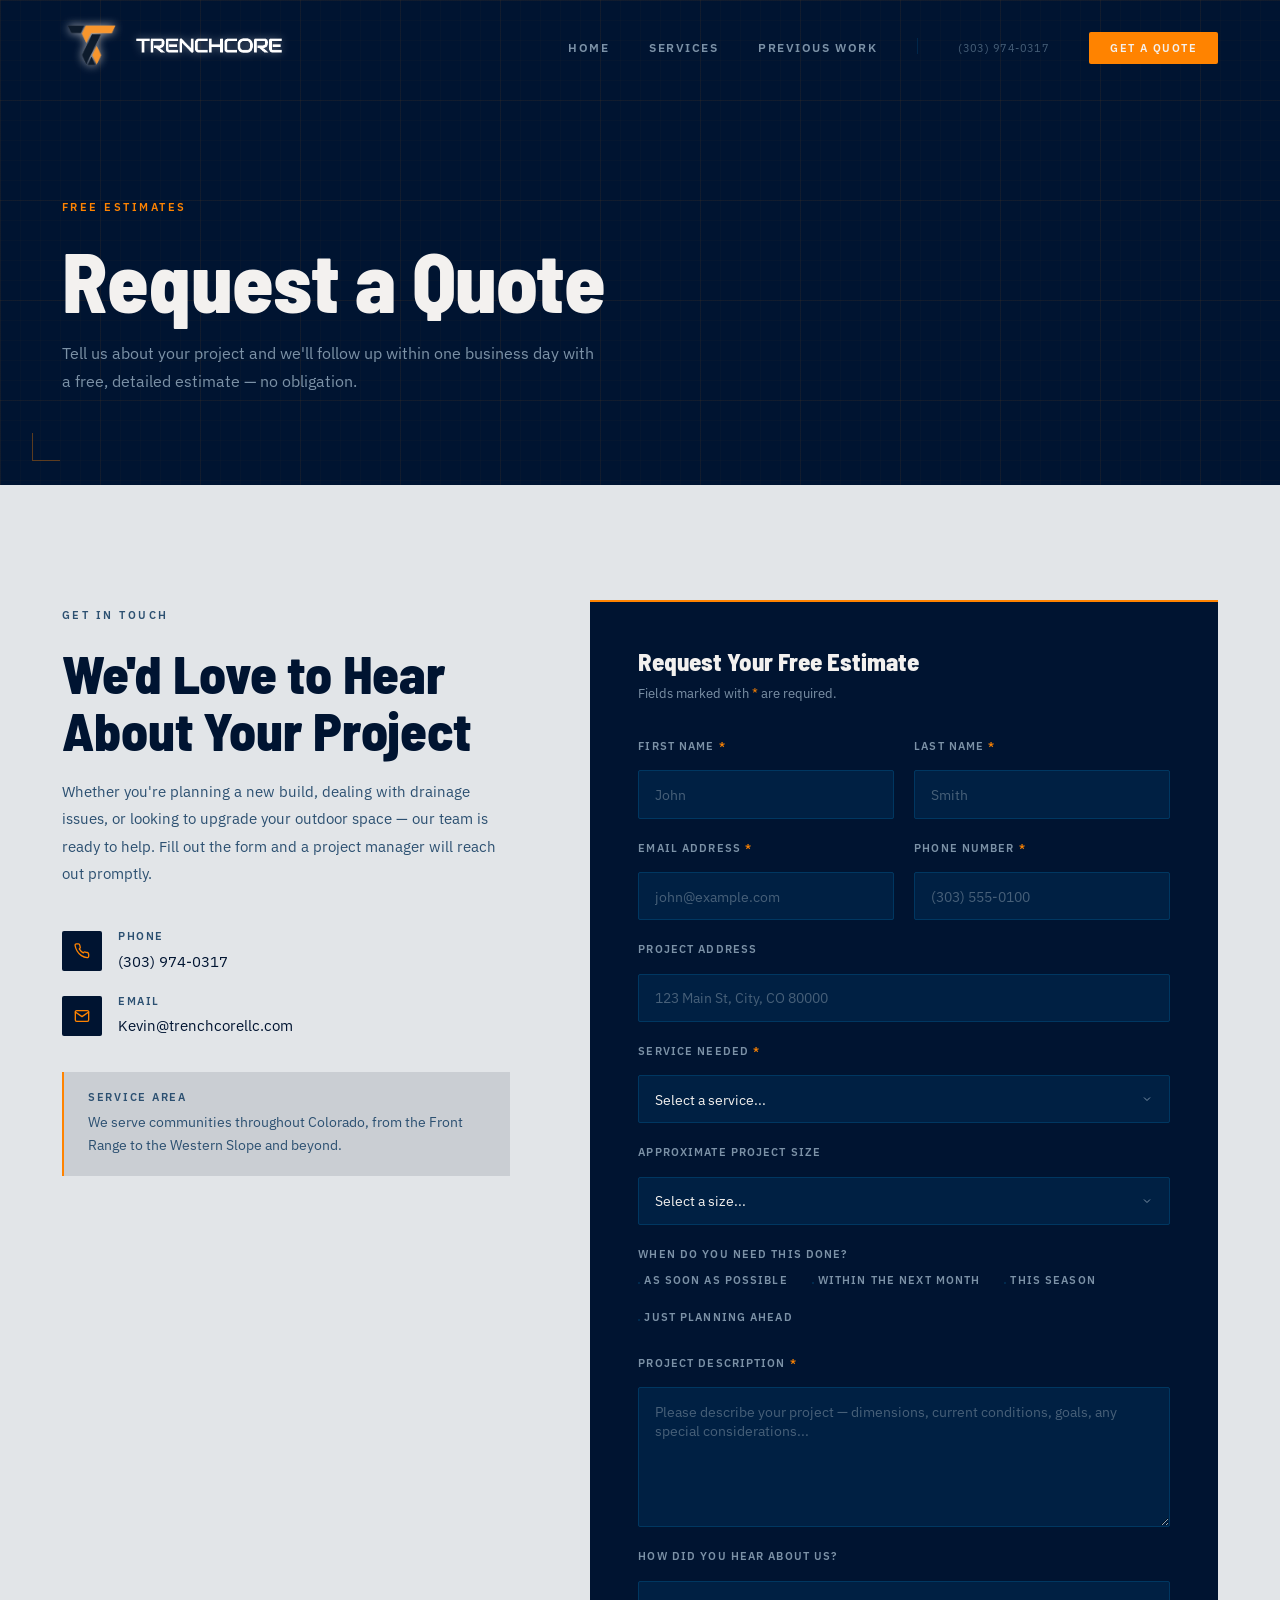
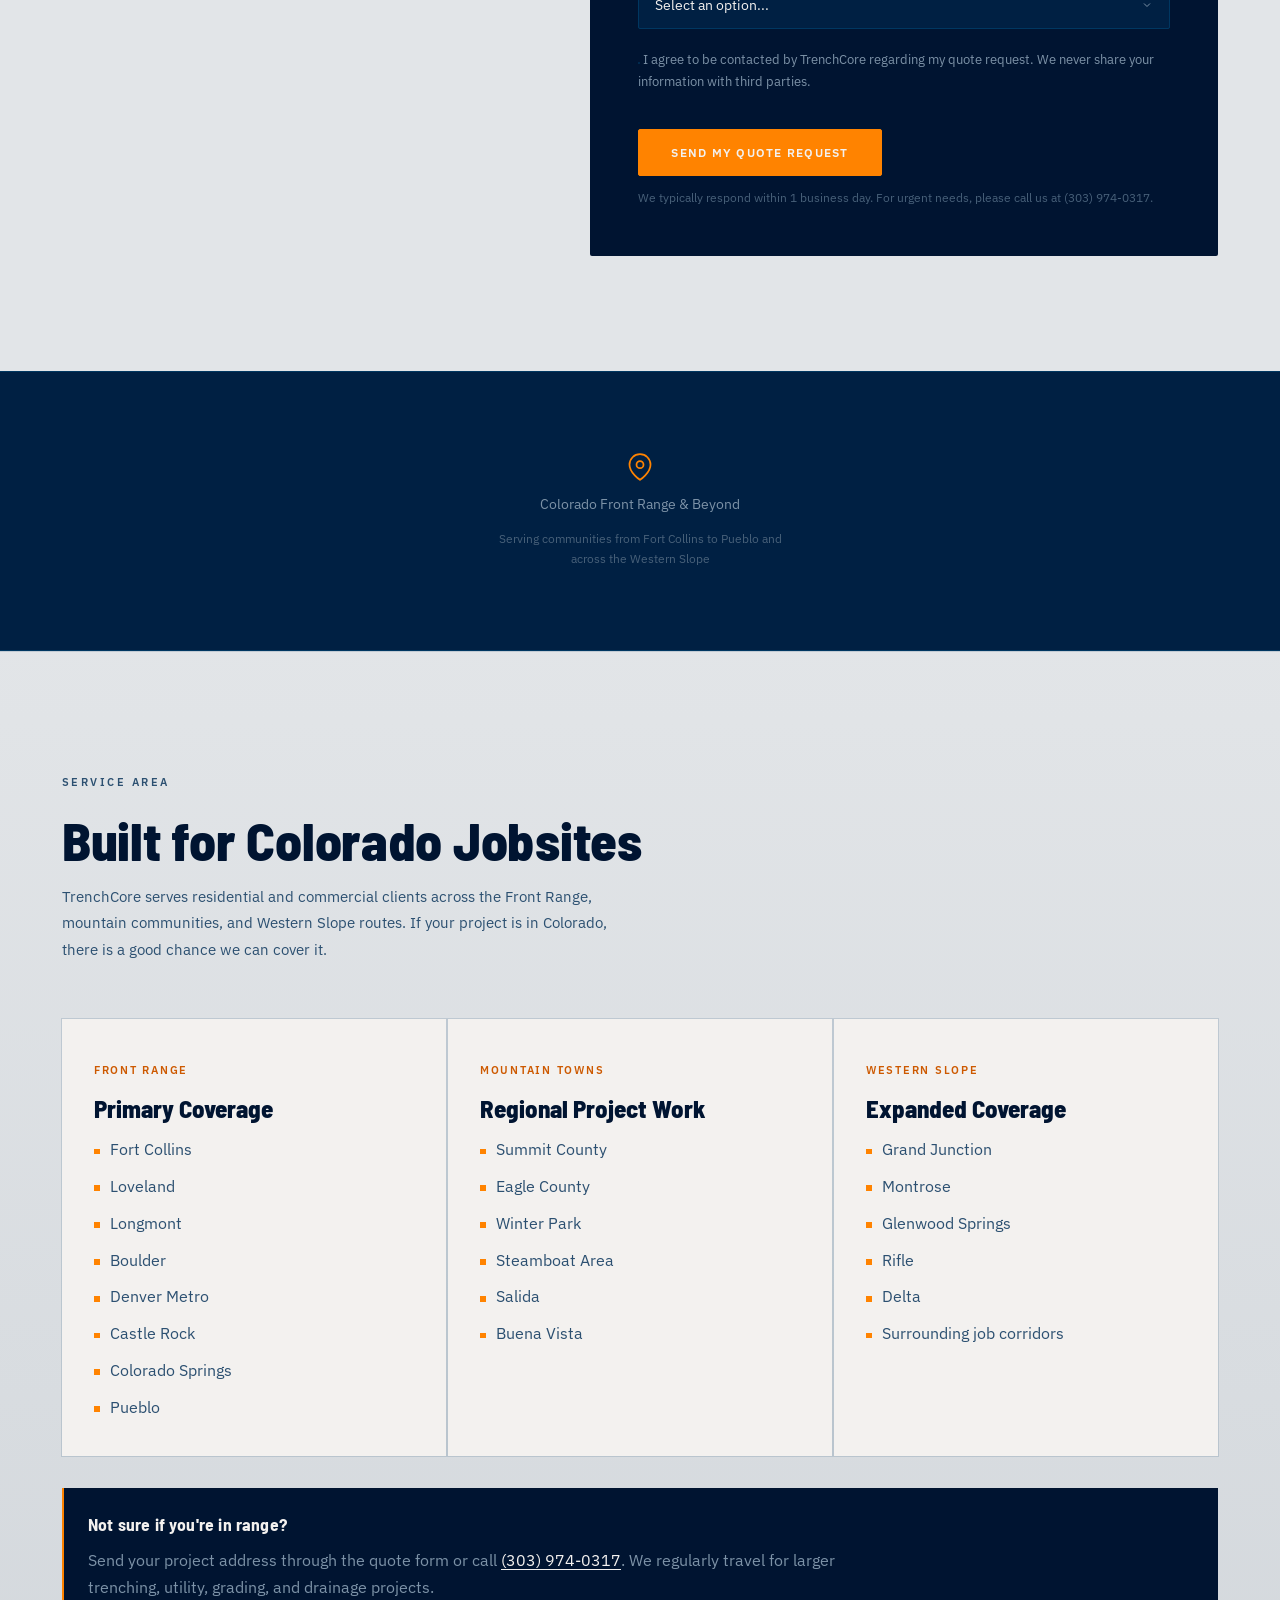
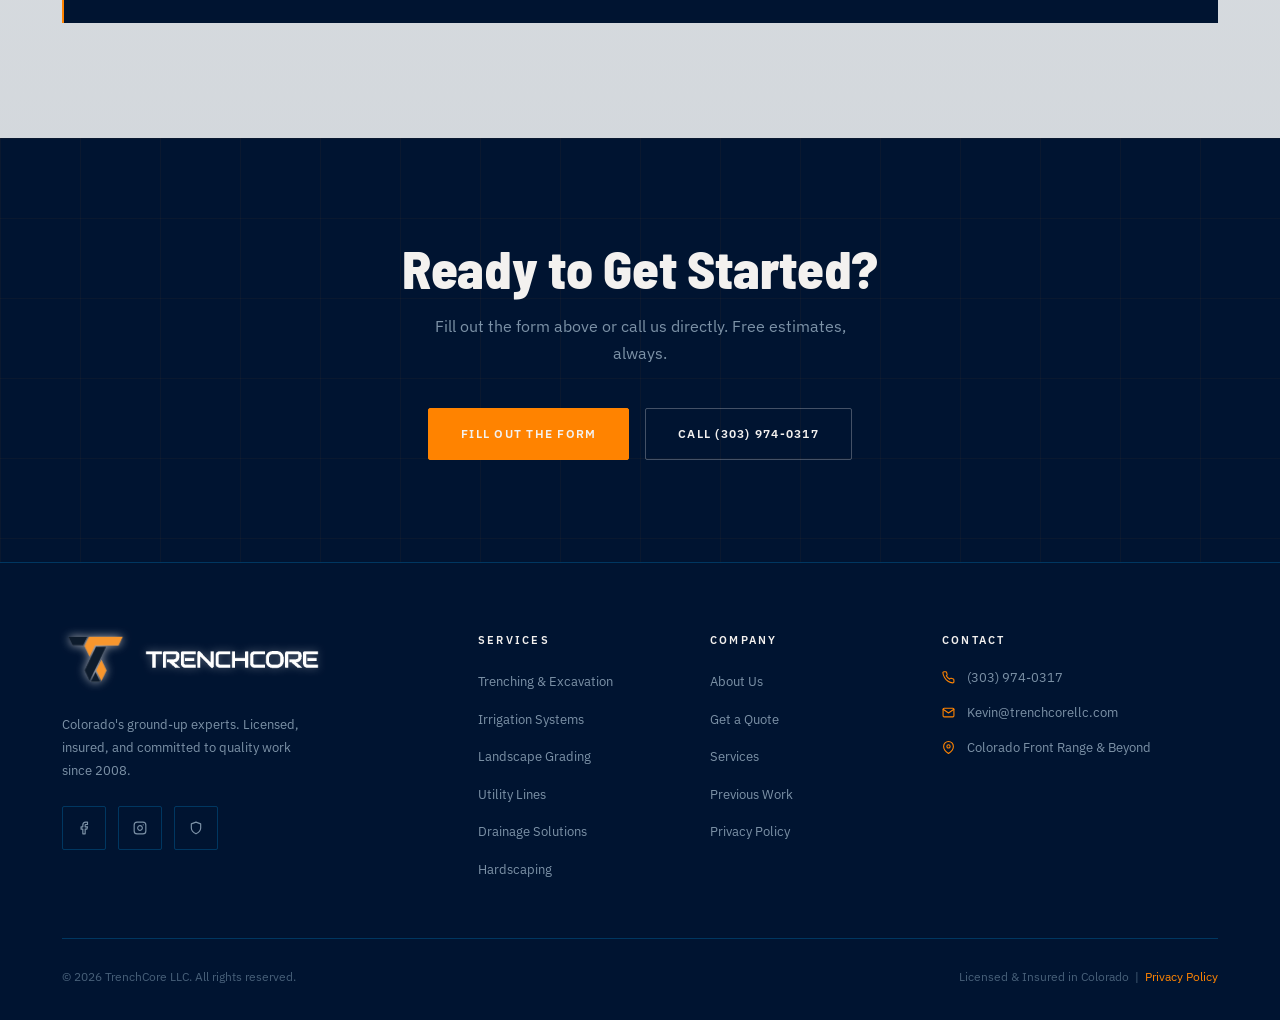
==== commit 87f77073: "Add previous work page and improve mobile nav" ====
--- a/contact.html
+++ b/contact.html
@@ -24,6 +24,7 @@
       <ul class="nav-links">
         <li><a href="index.html">Home</a></li>
         <li><a href="services.html">Services</a></li>
+        <li><a href="projects.html">Previous Work</a></li>
         <li class="nav-sep" aria-hidden="true"></li>
         <li><a href="tel:+13039740317" class="nav-phone">(303) 974-0317</a></li>
         <li><a href="contact.html" class="nav-cta">Get a Quote</a></li>
@@ -336,6 +337,7 @@
             <li><a href="index.html#about">About Us</a></li>
             <li><a href="contact.html">Get a Quote</a></li>
             <li><a href="services.html">Services</a></li>
+            <li><a href="projects.html">Previous Work</a></li>
             <li><a href="privacy-policy.html">Privacy Policy</a></li>
           </ul>
         </div>
--- a/styles.css
+++ b/styles.css
@@ -1357,6 +1357,213 @@
 }
 
 /* ----------------------------------------
+   Previous Work Page
+   ---------------------------------------- */
+.work-hero {
+  min-height: 76vh;
+  display: flex;
+  align-items: end;
+  color: var(--chalk);
+  background:
+    linear-gradient(90deg, oklch(12% 0.05 248 / 0.9) 0%, oklch(12% 0.05 248 / 0.68) 48%, oklch(12% 0.05 248 / 0.18) 100%),
+    url('https://images.pexels.com/photos/20296265/pexels-photo-20296265.jpeg?auto=compress&cs=tinysrgb&w=1800') center / cover;
+  padding: 8rem 0 4rem;
+}
+
+.work-hero .container {
+  display: grid;
+  grid-template-columns: minmax(0, 1fr) 360px;
+  gap: 3rem;
+  align-items: end;
+}
+
+.work-hero-copy {
+  max-width: 760px;
+}
+
+.work-hero h1 {
+  max-width: 720px;
+}
+
+.work-hero p {
+  max-width: 600px;
+  margin-top: 1rem;
+  color: var(--smoke);
+  font-size: 1rem;
+  line-height: 1.8;
+}
+
+.work-hero-stats {
+  display: grid;
+  grid-template-columns: 1fr;
+  border: 1px solid oklch(96% 0.004 80 / 0.18);
+  background: oklch(12% 0.05 248 / 0.58);
+  backdrop-filter: blur(10px);
+}
+
+.work-hero-stats div {
+  padding: 1.15rem 1.25rem;
+  border-bottom: 1px solid oklch(96% 0.004 80 / 0.14);
+}
+
+.work-hero-stats div:last-child {
+  border-bottom: none;
+}
+
+.work-hero-stats strong {
+  display: block;
+  font-family: var(--font-display);
+  font-size: 2.35rem;
+  line-height: 1;
+  color: var(--steel);
+}
+
+.work-hero-stats span {
+  display: block;
+  margin-top: 0.35rem;
+  font-size: 0.78rem;
+  font-weight: 600;
+  letter-spacing: 0.11em;
+  text-transform: uppercase;
+  color: var(--chalk);
+}
+
+.featured-work {
+  background: var(--ink);
+  color: var(--chalk);
+  padding: clamp(5rem, 9vw, 8rem) 0;
+}
+
+.featured-work-grid {
+  display: grid;
+  grid-template-columns: 1.25fr 0.9fr;
+  gap: 4rem;
+  align-items: center;
+}
+
+.featured-work-image {
+  min-height: 480px;
+  overflow: hidden;
+  border-left: 2px solid var(--steel);
+}
+
+.featured-work-image img {
+  width: 100%;
+  height: 100%;
+  min-height: 480px;
+  object-fit: cover;
+}
+
+.featured-work-copy h2 {
+  color: var(--chalk);
+  margin-bottom: 1rem;
+}
+
+.featured-work-copy > p {
+  color: var(--smoke);
+  line-height: 1.8;
+  margin-bottom: 1.8rem;
+}
+
+.work-specs {
+  display: grid;
+  gap: 1px;
+  background: var(--ink-border);
+  margin-bottom: 2rem;
+}
+
+.work-specs div {
+  background: var(--ink-raised);
+  padding: 1rem 1.2rem;
+}
+
+.work-specs dt {
+  color: var(--steel);
+  font-size: 0.68rem;
+  font-weight: 600;
+  letter-spacing: 0.16em;
+  text-transform: uppercase;
+  margin-bottom: 0.2rem;
+}
+
+.work-specs dd {
+  color: var(--smoke);
+  font-size: 0.9rem;
+}
+
+.work-gallery {
+  background: var(--concrete);
+  padding: clamp(5rem, 9vw, 8rem) 0;
+}
+
+.work-grid {
+  display: grid;
+  grid-template-columns: repeat(3, 1fr);
+  gap: 2px;
+  background: var(--concrete-dark);
+  outline: 2px solid var(--concrete-dark);
+}
+
+.work-card {
+  background: var(--chalk);
+  min-width: 0;
+}
+
+.work-card img {
+  width: 100%;
+  aspect-ratio: 4 / 3;
+  object-fit: cover;
+}
+
+.work-card-body {
+  padding: 1.5rem;
+}
+
+.work-card-body span {
+  display: inline-block;
+  margin-bottom: 0.65rem;
+  color: var(--steel-dim);
+  font-size: 0.68rem;
+  font-weight: 600;
+  letter-spacing: 0.16em;
+  text-transform: uppercase;
+}
+
+.work-card-body h3 {
+  color: var(--ink-text);
+  margin-bottom: 0.55rem;
+}
+
+.work-card-body p {
+  color: var(--ink-text-mid);
+  font-size: 0.9rem;
+  line-height: 1.7;
+}
+
+.work-cta {
+  background: var(--ink-raised);
+  color: var(--chalk);
+  padding: clamp(4rem, 7vw, 6rem) 0;
+}
+
+.work-cta .container {
+  display: grid;
+  grid-template-columns: minmax(0, 1fr) auto;
+  gap: 2rem;
+  align-items: end;
+}
+
+.work-cta h2 {
+  max-width: 660px;
+}
+
+.work-cta p {
+  max-width: 560px;
+  margin-top: 0.75rem;
+  color: var(--smoke);
+}
+
+/* ----------------------------------------
    Contact Page
    ---------------------------------------- */
 .contact-section {
@@ -1990,8 +2197,28 @@
   }
 
   .service-grid,
-  .services-grid-full {
+  .services-grid-full,
+  .work-grid {
     grid-template-columns: repeat(2, 1fr);
+  }
+
+  .work-hero .container,
+  .featured-work-grid,
+  .work-cta .container {
+    grid-template-columns: 1fr;
+  }
+
+  .work-hero-stats {
+    grid-template-columns: repeat(3, 1fr);
+  }
+
+  .work-hero-stats div {
+    border-bottom: none;
+    border-right: 1px solid oklch(96% 0.004 80 / 0.14);
+  }
+
+  .work-hero-stats div:last-child {
+    border-right: none;
   }
 
   .testimonials-editorial {
@@ -2040,56 +2267,80 @@
     position: fixed;
     top: 0; right: 0;
     height: 100vh;
-    width: min(300px, 85vw);
-    background: var(--ink);
+    width: min(360px, 90vw);
+    background:
+      linear-gradient(180deg, oklch(24% 0.08 248) 0%, var(--ink) 52%, oklch(15% 0.06 248) 100%);
     flex-direction: column;
-    align-items: flex-start;
-    gap: 0;
-    padding: 5rem 2rem 2rem;
+    align-items: stretch;
+    gap: 0.25rem;
+    padding: 5.75rem 1.35rem 1.5rem;
     transform: translateX(110%);
     transition: transform 0.45s var(--ease-out);
     z-index: 99;
-    border-left: 1px solid var(--ink-border);
+    border-left: 1px solid oklch(74% 0.19 55 / 0.18);
+    box-shadow: -24px 0 60px oklch(8% 0.04 248 / 0.5);
     overflow-y: auto;
   }
 
   .nav-links.open { transform: translateX(0); }
 
   .nav-links a {
-    font-size: 1rem;
+    display: flex;
+    align-items: center;
+    min-height: 48px;
+    font-size: 0.9rem;
     width: 100%;
-    padding: 1rem 0;
-    border-bottom: 1px solid var(--ink-border);
-    letter-spacing: 0.08em;
-    color: var(--smoke);
-  }
-
-  .nav-links a:last-child { border-bottom: none; }
+    padding: 0.85rem 0.95rem;
+    border: 1px solid transparent;
+    letter-spacing: 0.09em;
+    color: var(--chalk);
+    background: transparent;
+  }
+
+  .nav-links a::after { display: none; }
+
+  .nav-links a:hover,
+  .nav-links a.active {
+    color: var(--chalk);
+    background: oklch(96% 0.004 80 / 0.06);
+    border-color: oklch(96% 0.004 80 / 0.08);
+  }
 
   .nav-cta {
-    background: transparent !important;
-    color: var(--steel) !important;
-    font-size: 1rem !important;
-    padding: 1rem 0 !important;
-    letter-spacing: 0.08em !important;
-    border-radius: 0 !important;
+    justify-content: center;
+    min-height: 52px;
+    margin-top: 0.55rem;
+    background: var(--steel) !important;
+    color: var(--chalk) !important;
+    font-size: 0.82rem !important;
+    padding: 0.95rem 1rem !important;
+    letter-spacing: 0.1em !important;
+    border-radius: var(--radius) !important;
   }
 
   .nav-toggle { display: flex; }
 
   /* — Nav mobile — */
-  .nav-sep { display: none; }
-
-  /* Phone shows as a regular drawer link on mobile */
+  .nav-sep {
+    display: block;
+    width: 100%;
+    height: 1px;
+    margin: 0.75rem 0 0.45rem;
+    background: oklch(96% 0.004 80 / 0.12);
+  }
+
   .nav-phone {
-    font-size: 1rem !important;
+    justify-content: center;
+    min-height: 48px;
+    font-size: 0.92rem !important;
     font-weight: 600 !important;
-    color: var(--smoke) !important;
-    letter-spacing: 0.08em !important;
+    color: var(--steel-light) !important;
+    letter-spacing: 0.04em !important;
     text-transform: none !important;
     width: 100%;
-    padding: 1rem 0;
-    border-bottom: 1px solid var(--ink-border);
+    padding: 0.85rem 1rem;
+    border: 1px solid oklch(74% 0.19 55 / 0.2);
+    background: oklch(74% 0.19 55 / 0.07);
   }
 
   /* — Hero — */
@@ -2165,7 +2416,24 @@
 
   /* — Services detail grid & process — */
   .services-grid-full,
-  .process-steps { grid-template-columns: 1fr; }
+  .process-steps,
+  .work-hero-stats,
+  .work-grid { grid-template-columns: 1fr; }
+
+  .work-hero {
+    min-height: 70vh;
+    padding: 7rem 0 3rem;
+  }
+
+  .work-hero-stats div {
+    border-right: none;
+    border-bottom: 1px solid oklch(96% 0.004 80 / 0.14);
+  }
+
+  .featured-work-image,
+  .featured-work-image img {
+    min-height: 320px;
+  }
 
   .service-detail-card { padding: 2.2rem 1.75rem; }
   .process-step        { padding: 2rem 1.75rem; }
